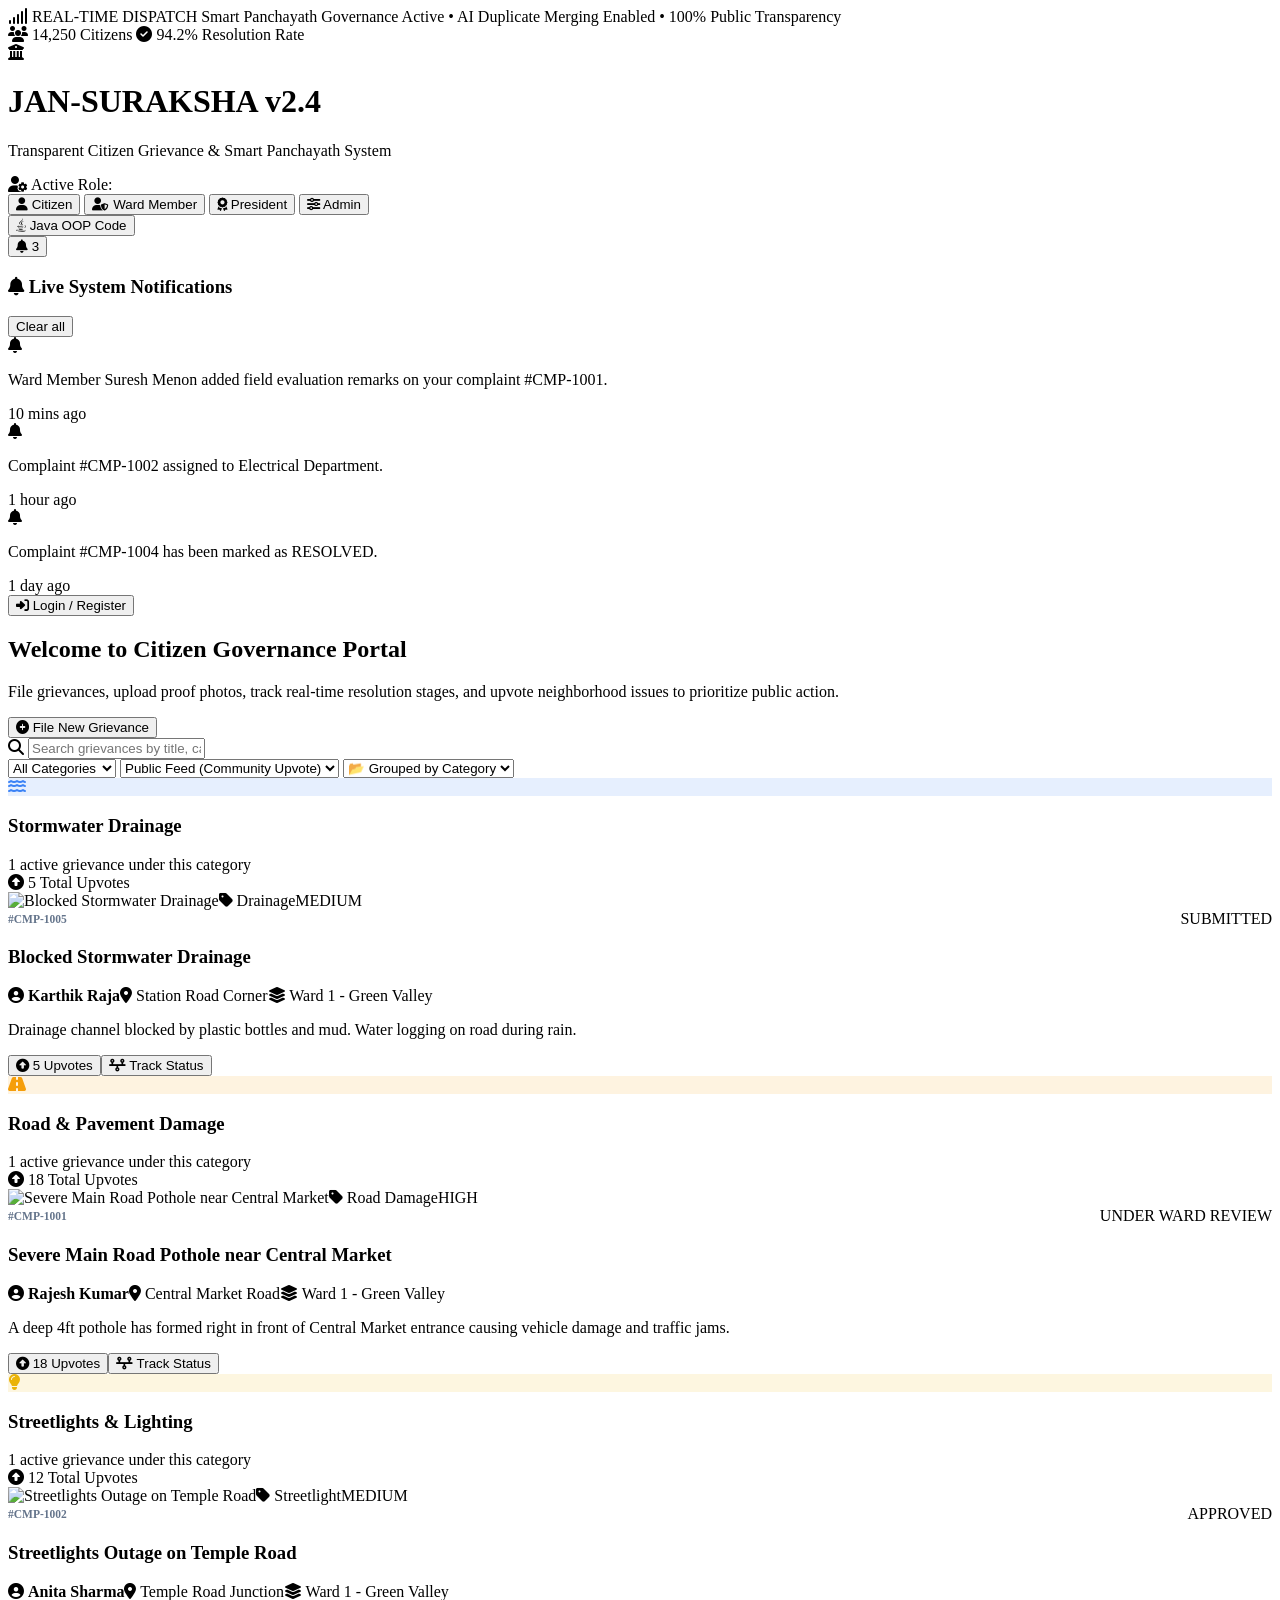
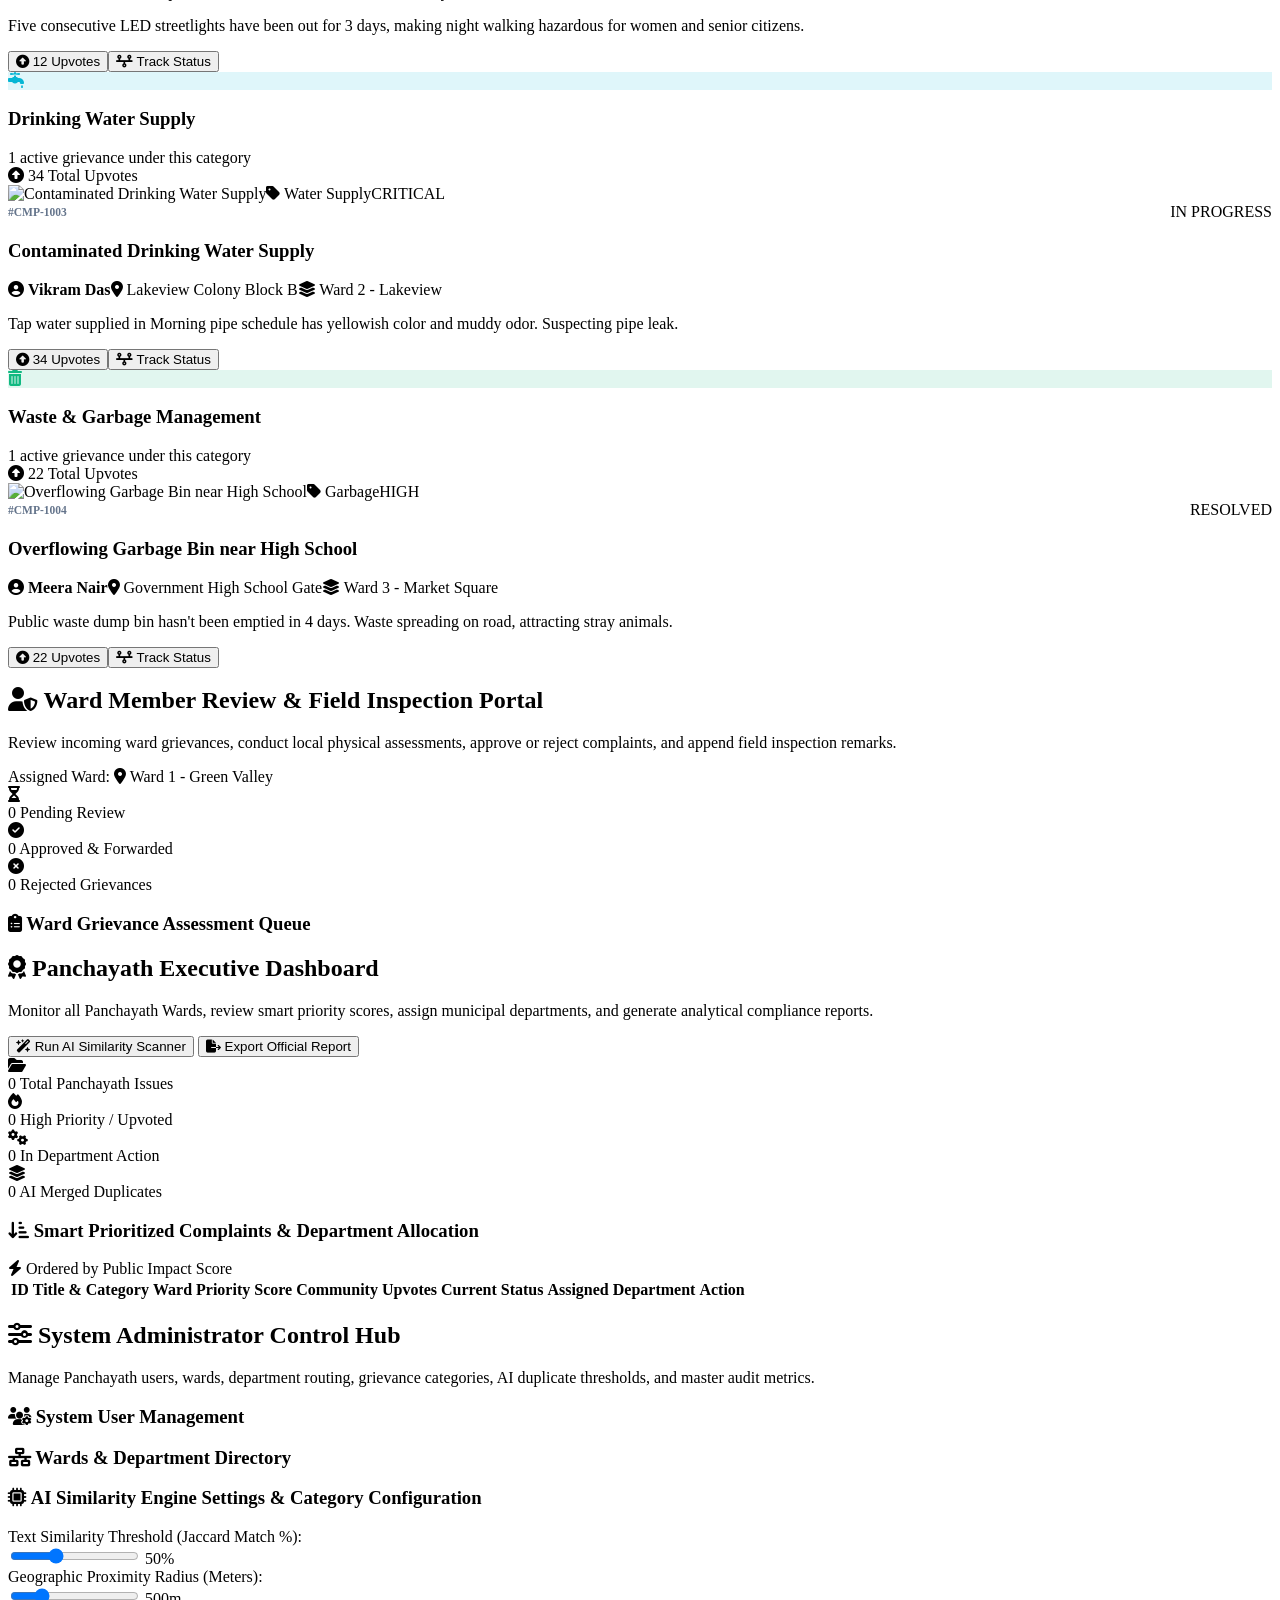
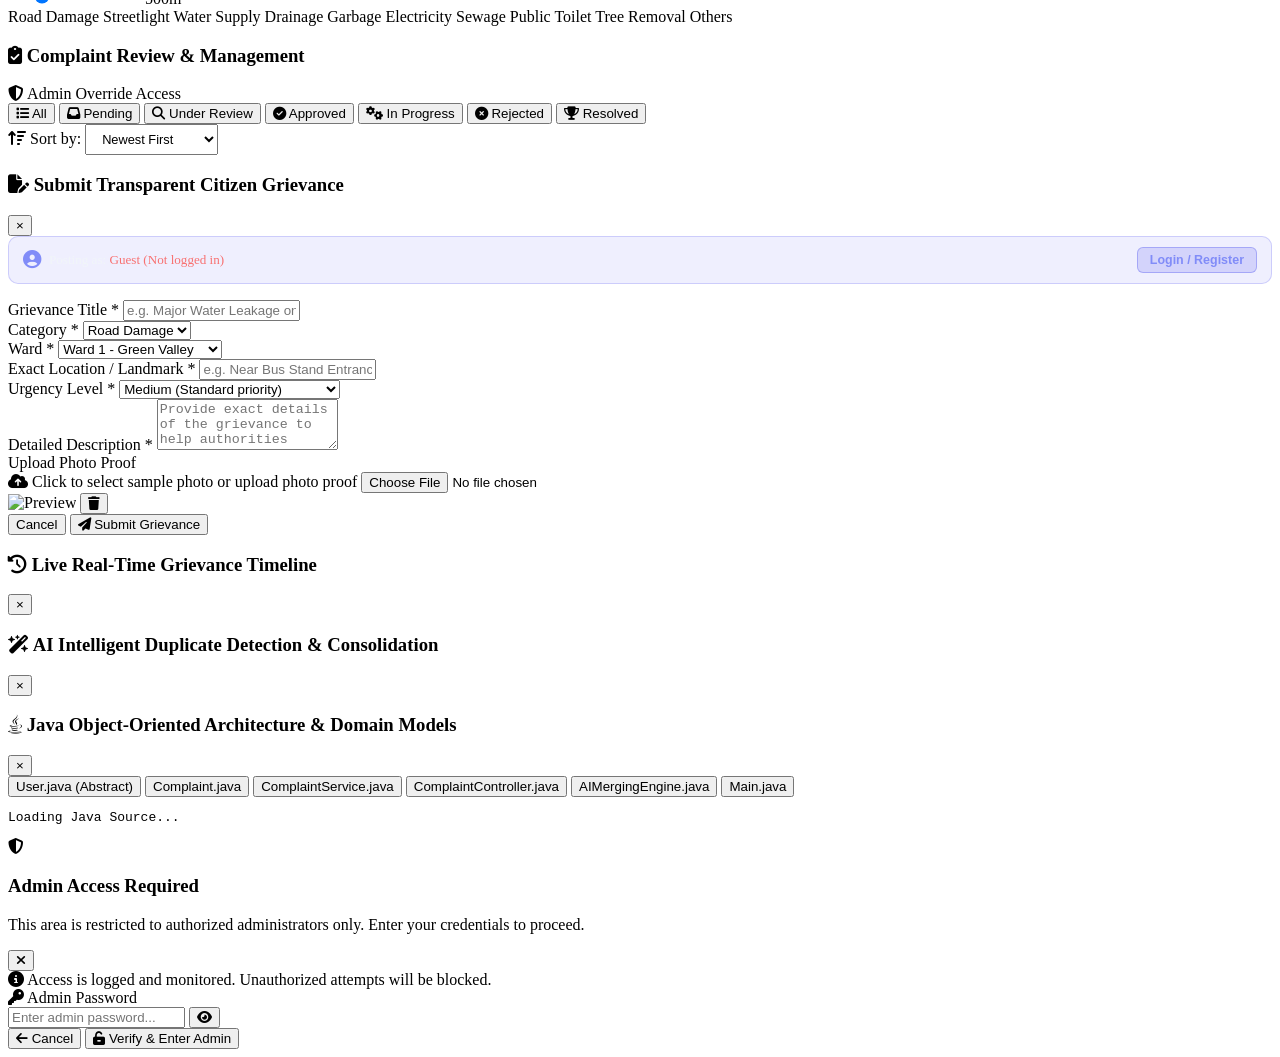
==== src/main/resources/static/index.html @ 537fd280 "Add/update src/main/resources/static/index.html for Spring Boot Java" ====
<!DOCTYPE html>
<html lang="en">
<head>


  <meta charset="UTF-8" />
  <meta name="viewport" content="width=device-width, initial-scale=1.0" />
  <title>Jan-Suraksha | Transparent Citizen Grievance Management System</title>
  <!-- Google Fonts & FontAwesome / Lucide CDN -->
  <link rel="preconnect" href="https://fonts.googleapis.com">
  <link rel="preconnect" href="https://fonts.gstatic.com" crossorigin>
  <link href="https://fonts.googleapis.com/css2?family=Plus+Jakarta+Sans:wght@300;400;500;600;700;800&display=swap" rel="stylesheet">
  <link rel="stylesheet" href="https://cdnjs.cloudflare.com/ajax/libs/font-awesome/6.5.1/css/all.min.css" />
  <link rel="stylesheet" href="styles.css" />
</head>
<body>
  <div id="app" class="app-container">
    <!-- Top Global Banner & Live Ticker -->
    <div class="top-announcement">
      <div class="announcement-content">
        <span class="pulse-badge"><i class="fa-solid fa-signal"></i> REAL-TIME DISPATCH</span>
        <span class="ticker-text">Smart Panchayath Governance Active • AI Duplicate Merging Enabled • 100% Public Transparency</span>
      </div>
      <div class="quick-stats">
        <span><i class="fa-solid fa-users"></i> 14,250 Citizens</span>
        <span><i class="fa-solid fa-check-circle"></i> 94.2% Resolution Rate</span>
      </div>
    </div>

    <!-- Main Navigation Header -->
    <header class="main-header">
      <div class="header-brand">
        <div class="logo-icon">
          <i class="fa-solid fa-building-columns"></i>
        </div>
        <div class="logo-text">
          <h1>JAN-SURAKSHA <span class="badge-v2">v2.4</span></h1>
          <p>Transparent Citizen Grievance & Smart Panchayath System</p>
        </div>
      </div>

      <!-- Role Switcher Control Bar -->
      <div class="role-switcher-container">
        <span class="role-label"><i class="fa-solid fa-user-gear"></i> Active Role:</span>
        <div class="role-buttons">
          <button class="role-btn active" data-role="CITIZEN">
            <i class="fa-solid fa-user"></i> Citizen
          </button>
          <button class="role-btn" data-role="WARD_MEMBER">
            <i class="fa-solid fa-user-shield"></i> Ward Member
          </button>
          <button class="role-btn" data-role="PRESIDENT">
            <i class="fa-solid fa-award"></i> President
          </button>
          <button class="role-btn" data-role="ADMIN">
            <i class="fa-solid fa-sliders"></i> Admin
          </button>
        </div>
      </div>

      <!-- User Info & Action Center -->
      <div class="header-actions">
        <!-- Java OOP Inspector Button -->
        <button id="btn-view-java" class="btn-secondary glow-btn" title="View Java OOP Code & Architecture">
          <i class="fa-brands fa-java"></i> Java OOP Code
        </button>

        <!-- Notification Bell -->
        <div class="notification-wrapper">
          <button id="btn-notifications" class="icon-btn">
            <i class="fa-solid fa-bell"></i>
            <span id="notification-count" class="badge-count">3</span>
          </button>
          
          <!-- Dropdown Drawer -->
          <div id="notification-drawer" class="notification-drawer hidden">
            <div class="drawer-header">
              <h3><i class="fa-solid fa-bell"></i> Live System Notifications</h3>
              <button id="btn-clear-notifications" class="text-btn">Clear all</button>
            </div>
            <div id="notification-list" class="notification-list">
              <!-- Dynamically Populated -->
            </div>
          </div>
        </div>

        <!-- Login Button (shown when not logged in as citizen) -->
        <button id="btn-citizen-login" class="btn-citizen-login" onclick="openAuthModal('login')">
          <i class="fa-solid fa-right-to-bracket"></i> Login / Register
        </button>

        <!-- Citizen Profile (shown when logged in) -->
        <div id="citizen-profile-card" class="citizen-profile-card" style="display: none;">
          <div class="citizen-avatar-circle" id="citizen-avatar-circle">?</div>
          <div class="user-details">
            <span id="citizen-display-name" class="user-name">Guest</span>
            <span id="citizen-display-email" class="user-role-tag">Not logged in</span>
          </div>
          <button id="btn-citizen-logout" class="btn-citizen-logout" onclick="logoutCitizen()" title="Logout from account">
            <i class="fa-solid fa-arrow-right-from-bracket"></i> <span>Logout</span>
          </button>
        </div>

        
      </div>
    </header>

    <!-- Main Content Body -->
    <main class="main-body">

      <!-- ==================== 1. CITIZEN MODULE ==================== -->
      <section id="module-citizen" class="portal-module active">
        <!-- Citizen Hero Banner -->
        <div class="portal-hero">
          <div class="hero-text">
            <h2>Welcome to Citizen Governance Portal</h2>
            <p>File grievances, upload proof photos, track real-time resolution stages, and upvote neighborhood issues to prioritize public action.</p>
          </div>
          <div class="hero-cta">
            <button id="btn-open-submit-modal" class="btn-primary-gradient" onclick="openSubmitModal()">
              <i class="fa-solid fa-plus-circle"></i> File New Grievance
            </button>
          </div>
        </div>

        <!-- Filter & Search Bar -->
        <div class="filter-bar">
          <div class="search-input-group">
            <i class="fa-solid fa-magnifying-glass"></i>
            <input type="text" id="citizen-search" placeholder="Search grievances by title, category, or location..." />
          </div>

          <div class="filter-controls">
            <select id="citizen-category-filter" class="form-select">
              <option value="ALL">All Categories</option>
              <option value="Road Damage">Road Damage</option>
              <option value="Streetlight">Streetlight</option>
              <option value="Water Supply">Water Supply</option>
              <option value="Drainage">Drainage</option>
              <option value="Garbage">Garbage</option>
              <option value="Electricity">Electricity</option>
              <option value="Sewage">Sewage</option>
              <option value="Public Toilet">Public Toilet</option>
              <option value="Tree Removal">Tree Removal</option>
              <option value="Others">Others</option>
            </select>

            <select id="citizen-tab-filter" class="form-select">
              <option value="PUBLIC">Public Feed (Community Upvote)</option>
              <option value="MY_COMPLAINTS">My Submitted Grievances</option>
            </select>

            <select id="citizen-group-mode" class="form-select">
              <option value="GROUPED">📂 Grouped by Category</option>
              <option value="FLAT">📋 Chronological Feed</option>
            </select>
          </div>
        </div>

        <!-- Complaint Feed Grid -->
        <div id="citizen-complaints-grid" class="citizen-feed-container">
          <!-- Dynamically Rendered Complaint Cards -->
        </div>
      </section>

      <!-- ==================== 2. WARD MEMBER MODULE ==================== -->
      <section id="module-ward-member" class="portal-module hidden">
        <div class="module-header-banner ward-banner">
          <div>
            <h2><i class="fa-solid fa-user-shield"></i> Ward Member Review & Field Inspection Portal</h2>
            <p>Review incoming ward grievances, conduct local physical assessments, approve or reject complaints, and append field inspection remarks.</p>
          </div>
          <div class="ward-badge">
            <span class="label">Assigned Ward:</span>
            <span class="ward-title"><i class="fa-solid fa-location-dot"></i> Ward 1 - Green Valley</span>
          </div>
        </div>

        <div class="stats-overview-row">
          <div class="stat-card yellow">
            <div class="stat-icon"><i class="fa-solid fa-hourglass-half"></i></div>
            <div class="stat-info">
              <span id="ward-pending-count" class="stat-num">0</span>
              <span class="stat-label">Pending Review</span>
            </div>
          </div>
          <div class="stat-card green">
            <div class="stat-icon"><i class="fa-solid fa-circle-check"></i></div>
            <div class="stat-info">
              <span id="ward-approved-count" class="stat-num">0</span>
              <span class="stat-label">Approved & Forwarded</span>
            </div>
          </div>
          <div class="stat-card red">
            <div class="stat-icon"><i class="fa-solid fa-circle-xmark"></i></div>
            <div class="stat-info">
              <span id="ward-rejected-count" class="stat-num">0</span>
              <span class="stat-label">Rejected Grievances</span>
            </div>
          </div>
        </div>

        <!-- Ward Complaints Table / Feed -->
        <div class="glass-panel mt-4">
          <div class="panel-header">
            <h3><i class="fa-solid fa-clipboard-list"></i> Ward Grievance Assessment Queue</h3>
          </div>
          <div id="ward-complaints-list" class="ward-complaints-list">
            <!-- Dynamically Rendered -->
          </div>
        </div>
      </section>

      <!-- ==================== 3. PANCHAYATH PRESIDENT MODULE ==================== -->
      <section id="module-president" class="portal-module hidden">
        <div class="module-header-banner president-banner">
          <div>
            <h2><i class="fa-solid fa-award"></i> Panchayath Executive Dashboard</h2>
            <p>Monitor all Panchayath Wards, review smart priority scores, assign municipal departments, and generate analytical compliance reports.</p>
          </div>
          <div class="header-action-btns">
            <button id="btn-run-ai-merger" class="btn-ai">
              <i class="fa-solid fa-wand-magic-sparkles"></i> Run AI Similarity Scanner
            </button>
            <button id="btn-generate-report" class="btn-primary">
              <i class="fa-solid fa-file-export"></i> Export Official Report
            </button>
          </div>
        </div>

        <!-- Executive Metrics Row -->
        <div class="stats-overview-row">
          <div class="stat-card blue">
            <div class="stat-icon"><i class="fa-solid fa-folder-open"></i></div>
            <div class="stat-info">
              <span id="pres-total-count" class="stat-num">0</span>
              <span class="stat-label">Total Panchayath Issues</span>
            </div>
          </div>
          <div class="stat-card purple">
            <div class="stat-icon"><i class="fa-solid fa-fire"></i></div>
            <div class="stat-info">
              <span id="pres-critical-count" class="stat-num">0</span>
              <span class="stat-label">High Priority / Upvoted</span>
            </div>
          </div>
          <div class="stat-card orange">
            <div class="stat-icon"><i class="fa-solid fa-gears"></i></div>
            <div class="stat-info">
              <span id="pres-inprogress-count" class="stat-num">0</span>
              <span class="stat-label">In Department Action</span>
            </div>
          </div>
          <div class="stat-card teal">
            <div class="stat-icon"><i class="fa-solid fa-layer-group"></i></div>
            <div class="stat-info">
              <span id="pres-merged-count" class="stat-num">0</span>
              <span class="stat-label">AI Merged Duplicates</span>
            </div>
          </div>
        </div>

        <!-- President Priority Matrix & Department Assignment Table -->
        <div class="glass-panel mt-4">
          <div class="panel-header flex-between">
            <h3><i class="fa-solid fa-arrow-down-short-wide"></i> Smart Prioritized Complaints & Department Allocation</h3>
            <span class="info-pill"><i class="fa-solid fa-bolt"></i> Ordered by Public Impact Score</span>
          </div>
          <div class="table-responsive">
            <table class="custom-table">
              <thead>
                <tr>
                  <th>ID</th>
                  <th>Title & Category</th>
                  <th>Ward</th>
                  <th>Priority Score</th>
                  <th>Community Upvotes</th>
                  <th>Current Status</th>
                  <th>Assigned Department</th>
                  <th>Action</th>
                </tr>
              </thead>
              <tbody id="president-table-body">
                <!-- Dynamically Rendered -->
              </tbody>
            </table>
          </div>
        </div>
      </section>

      <!-- ==================== 4. ADMINISTRATOR MODULE ==================== -->
      <section id="module-admin" class="portal-module hidden">
        <div class="module-header-banner admin-banner">
          <div>
            <h2><i class="fa-solid fa-sliders"></i> System Administrator Control Hub</h2>
            <p>Manage Panchayath users, wards, department routing, grievance categories, AI duplicate thresholds, and master audit metrics.</p>
          </div>
        </div>

        <!-- Admin Control Grid -->
        <div class="admin-grid">
          <!-- User Management Panel -->
          <div class="glass-panel">
            <div class="panel-header">
              <h3><i class="fa-solid fa-users-gear"></i> System User Management</h3>
            </div>
            <div class="panel-body">
              <div id="admin-user-list" class="admin-list-box">
                <!-- Dynamically populated -->
              </div>
            </div>
          </div>

          <!-- Ward & Department Config -->
          <div class="glass-panel">
            <div class="panel-header">
              <h3><i class="fa-solid fa-network-wired"></i> Wards & Department Directory</h3>
            </div>
            <div class="panel-body">
              <div id="admin-dept-list" class="admin-list-box">
                <!-- Dynamically populated -->
              </div>
            </div>
          </div>

          <!-- Categories & AI Thresholds -->
          <div class="glass-panel full-width">
            <div class="panel-header">
              <h3><i class="fa-solid fa-microchip"></i> AI Similarity Engine Settings & Category Configuration</h3>
            </div>
            <div class="panel-body ai-config-form">
              <div class="config-row">
                <label>Text Similarity Threshold (Jaccard Match %):</label>
                <div class="range-container">
                  <input type="range" id="ai-text-threshold" min="30" max="90" value="50" oninput="document.getElementById('text-thresh-val').innerText = this.value + '%'" />
                  <span id="text-thresh-val" class="range-val">50%</span>
                </div>
              </div>
              <div class="config-row">
                <label>Geographic Proximity Radius (Meters):</label>
                <div class="range-container">
                  <input type="range" id="ai-geo-radius" min="100" max="2000" step="50" value="500" oninput="document.getElementById('geo-thresh-val').innerText = this.value + 'm'" />
                  <span id="geo-thresh-val" class="range-val">500m</span>
                </div>
              </div>
              <div class="categories-tag-cloud">
                <span class="tag">Road Damage</span>
                <span class="tag">Streetlight</span>
                <span class="tag">Water Supply</span>
                <span class="tag">Drainage</span>
                <span class="tag">Garbage</span>
                <span class="tag">Electricity</span>
                <span class="tag">Sewage</span>
                <span class="tag">Public Toilet</span>
                <span class="tag">Tree Removal</span>
                <span class="tag">Others</span>
              </div>
            </div>
          </div>


        <!-- ====== ADMIN COMPLAINT MANAGEMENT ====== -->
        <div class="glass-panel mt-4">
          <div class="panel-header flex-between">
            <h3><i class="fa-solid fa-clipboard-check"></i> Complaint Review &amp; Management</h3>
            <span class="info-pill"><i class="fa-solid fa-shield-halved"></i> Admin Override Access</span>
          </div>
          <!-- Stats Row -->
          <div class="admin-complaint-stats" id="admin-complaint-stats"></div>
          <!-- Filter Tabs -->
          <div class="admin-filter-tabs">
            <button class="admin-tab-btn active" onclick="setAdminFilter('ALL', this)"><i class="fa-solid fa-list"></i> All</button>
            <button class="admin-tab-btn" onclick="setAdminFilter('SUBMITTED', this)"><i class="fa-solid fa-inbox"></i> Pending</button>
            <button class="admin-tab-btn" onclick="setAdminFilter('UNDER_WARD_REVIEW', this)"><i class="fa-solid fa-magnifying-glass"></i> Under Review</button>
            <button class="admin-tab-btn" onclick="setAdminFilter('APPROVED', this)"><i class="fa-solid fa-check-circle"></i> Approved</button>
            <button class="admin-tab-btn" onclick="setAdminFilter('IN_PROGRESS', this)"><i class="fa-solid fa-gears"></i> In Progress</button>
            <button class="admin-tab-btn" onclick="setAdminFilter('REJECTED', this)"><i class="fa-solid fa-circle-xmark"></i> Rejected</button>
            <button class="admin-tab-btn" onclick="setAdminFilter('RESOLVED', this)"><i class="fa-solid fa-trophy"></i> Resolved</button>
          </div>
          <!-- Sort Control -->
          <div class="admin-sort-bar">
            <span><i class="fa-solid fa-arrow-up-wide-short"></i> Sort by:</span>
            <select id="admin-sort-select" class="form-select" onchange="renderAdminComplaintList()" style="width:auto; padding:6px 12px; font-size:0.8rem;">
              <option value="newest">Newest First</option>
              <option value="votes">Most Voted</option>
              <option value="priority">Highest Priority</option>
            </select>
          </div>
          <!-- Complaint List -->
          <div id="admin-complaints-list" class="admin-complaints-list"></div>
        </div>

      </section>
    </main>

    <!-- ==================== MODALS ==================== -->

    <!-- 1. SUBMIT GRIEVANCE MODAL -->
    <div id="modal-submit" class="modal-overlay hidden">
      <div class="modal-card">
        <div class="modal-header">
          <h3><i class="fa-solid fa-file-pen"></i> Submit Transparent Citizen Grievance</h3>
          <button class="close-modal-btn">&times;</button>
        </div>
        <form id="form-submit-complaint" class="modal-body">
          <!-- Citizen Account Link Badge -->
          <div id="submit-citizen-badge" style="padding: 10px 14px; margin-bottom: 16px; border-radius: 10px; background: rgba(99, 102, 241, 0.1); border: 1px solid rgba(99, 102, 241, 0.25); display: flex; align-items: center; justify-content: space-between; font-size: 0.82rem;">
            <div style="display: flex; align-items: center; gap: 8px;">
              <i class="fa-solid fa-user-circle" style="color: #818cf8; font-size: 1.15rem;"></i>
              <span id="submit-citizen-text" style="color: #f1f5f9;">Posting as: <span style="color:#f87171;">Guest (Not logged in)</span></span>
            </div>
            <button type="button" id="submit-citizen-btn" onclick="openAuthModal('login')" style="background: rgba(99,102,241,0.2); border: 1px solid rgba(99,102,241,0.4); color: #818cf8; padding: 5px 12px; border-radius: 6px; font-size: 0.78rem; font-weight: 700; cursor: pointer;">Login / Register</button>
          </div>
          <div class="form-group">
            <label>Grievance Title <span class="req">*</span></label>
            <input type="text" id="input-title" required placeholder="e.g. Major Water Leakage on Temple Street" />
          </div>
          <!-- Real-Time Similar Complaint Suggestion Box -->
          <div id="submit-similar-box" class="submit-similar-box hidden"></div>

          <div class="form-row">
            <div class="form-group">
              <label>Category <span class="req">*</span></label>
              <select id="input-category" class="form-select" required>
                <option value="Road Damage">Road Damage</option>
                <option value="Streetlight">Streetlight</option>
                <option value="Water Supply">Water Supply</option>
                <option value="Drainage">Drainage</option>
                <option value="Garbage">Garbage</option>
                <option value="Electricity">Electricity</option>
                <option value="Sewage">Sewage</option>
                <option value="Public Toilet">Public Toilet</option>
                <option value="Tree Removal">Tree Removal</option>
                <option value="Others">Others</option>
              </select>
            </div>

            <div class="form-group">
              <label>Ward <span class="req">*</span></label>
              <select id="input-ward" class="form-select" required>
                <option value="W1">Ward 1 - Green Valley</option>
                <option value="W2">Ward 2 - Lakeview</option>
                <option value="W3">Ward 3 - Market Square</option>
                <option value="W4">Ward 4 - Hill Top</option>
              </select>
            </div>
          </div>

          <div class="form-row">
            <div class="form-group">
              <label>Exact Location / Landmark <span class="req">*</span></label>
              <input type="text" id="input-location" required placeholder="e.g. Near Bus Stand Entrance" />
            </div>

            <div class="form-group">
              <label>Urgency Level <span class="req">*</span></label>
              <select id="input-urgency" class="form-select" required>
                <option value="LOW">Low (Routine maintenance)</option>
                <option value="MEDIUM" selected>Medium (Standard priority)</option>
                <option value="HIGH">High (Needs immediate attention)</option>
                <option value="CRITICAL">Critical (Hazardous/Emergency)</option>
              </select>
            </div>
          </div>

          <div class="form-group">
            <label>Detailed Description <span class="req">*</span></label>
            <textarea id="input-description" rows="3" required placeholder="Provide exact details of the grievance to help authorities assess the issue..."></textarea>
          </div>

          <!-- Photo Upload Preview -->
          <div class="form-group">
            <label>Upload Photo Proof</label>
            <div class="photo-upload-zone" id="photo-drop-zone">
              <i class="fa-solid fa-cloud-arrow-up"></i>
              <span>Click to select sample photo or upload photo proof</span>
              <input type="file" id="input-photo" accept="image/*" class="hidden-file-input" />
            </div>
            <div id="photo-preview-container" class="photo-preview-container hidden">
              <img id="photo-preview-img" src="" alt="Preview" />
              <button type="button" id="btn-remove-photo" class="remove-photo-btn"><i class="fa-solid fa-trash"></i></button>
            </div>
          </div>

          <div class="modal-footer">
            <button type="button" class="btn-secondary close-modal-btn">Cancel</button>
            <button type="submit" class="btn-primary"><i class="fa-solid fa-paper-plane"></i> Submit Grievance</button>
          </div>
        </form>
      </div>
    </div>

    <!-- 2. LIVE STATUS TRACKING TIMELINE MODAL -->
    <div id="modal-tracking" class="modal-overlay hidden">
      <div class="modal-card max-w-xl">
        <div class="modal-header">
          <h3><i class="fa-solid fa-clock-rotate-left"></i> Live Real-Time Grievance Timeline</h3>
          <button class="close-modal-btn">&times;</button>
        </div>
        <div class="modal-body" id="tracking-modal-body">
          <!-- Dynamically populated timeline -->
        </div>
      </div>
    </div>

    <!-- 3. AI COMPLAINT MERGING MODAL -->
    <div id="modal-ai-merge" class="modal-overlay hidden">
      <div class="modal-card max-w-2xl">
        <div class="modal-header ai-modal-header">
          <h3><i class="fa-solid fa-wand-magic-sparkles"></i> AI Intelligent Duplicate Detection & Consolidation</h3>
          <button class="close-modal-btn">&times;</button>
        </div>
        <div class="modal-body" id="ai-merge-modal-body">
          <!-- Dynamically populated AI results -->
        </div>
      </div>
    </div>

    <!-- 4. JAVA OOP ARCHITECTURE CODE INSPECTOR MODAL -->
    <div id="modal-java-code" class="modal-overlay hidden">
      <div class="modal-card max-w-4xl">
        <div class="modal-header java-modal-header">
          <h3><i class="fa-brands fa-java"></i> Java Object-Oriented Architecture & Domain Models</h3>
          <button class="close-modal-btn">&times;</button>
        </div>
        <div class="modal-body java-code-body">
          <div class="java-tabs">
            <button class="java-tab active" data-file="User.java">User.java (Abstract)</button>
            <button class="java-tab" data-file="Complaint.java">Complaint.java</button>
            <button class="java-tab" data-file="ComplaintService.java">ComplaintService.java</button>
            <button class="java-tab" data-file="ComplaintController.java">ComplaintController.java</button>
            <button class="java-tab" data-file="AIMergingEngine.java">AIMergingEngine.java</button>
            <button class="java-tab" data-file="Main.java">Main.java</button>
          </div>
          <pre class="code-block"><code id="java-code-content">Loading Java Source...</code></pre>
        </div>
      </div>
    </div>

    <!-- 5. ADMIN LOGIN SECURITY MODAL -->
    <div id="modal-admin-login" class="modal-overlay hidden admin-login-overlay">
      <div class="modal-card admin-login-card">
        <!-- Lock Icon Header -->
        <div class="admin-login-header">
          <div class="admin-lock-icon">
            <i class="fa-solid fa-shield-halved"></i>
          </div>
          <h3>Admin Access Required</h3>
          <p>This area is restricted to authorized administrators only. Enter your credentials to proceed.</p>
          <button id="btn-admin-login-close" class="admin-close-btn" title="Cancel">
            <i class="fa-solid fa-xmark"></i>
          </button>
        </div>

        <form id="form-admin-login" class="admin-login-body" autocomplete="off">
          <!-- Info badge -->
          <div class="admin-info-badge">
            <i class="fa-solid fa-circle-info"></i>
            <span>Access is logged and monitored. Unauthorized attempts will be blocked.</span>
          </div>

          <!-- Password Field -->
          <div class="admin-field-group">
            <label for="admin-password-input">
              <i class="fa-solid fa-key"></i> Admin Password
            </label>
            <div class="admin-password-wrapper">
              <input
                type="password"
                id="admin-password-input"
                placeholder="Enter admin password..."
                autocomplete="new-password"
                required
              />
              <button type="button" id="toggle-admin-password" class="toggle-pw-btn" title="Show/Hide Password">
                <i class="fa-solid fa-eye"></i>
              </button>
            </div>
          </div>

          <!-- Error Message -->
          <div id="admin-login-error" class="admin-error-msg hidden"></div>

          <!-- Action Buttons -->
          <div class="admin-login-footer">
            <button type="button" id="btn-admin-login-cancel" class="btn-secondary" onclick="document.getElementById('modal-admin-login').classList.add('hidden')">
              <i class="fa-solid fa-arrow-left"></i> Cancel
            </button>
            <button type="submit" id="btn-admin-login-submit" class="btn-admin-submit">
              <i class="fa-solid fa-unlock-keyhole"></i> Verify & Enter Admin
            </button>
          </div>
        </form>
      </div>
    </div>

    <!-- ====== CITIZEN LOGIN / REGISTER MODAL ====== -->
    <div id="auth-overlay" style="display:none;position:fixed;inset:0;background:rgba(0,0,0,0.85);backdrop-filter:blur(8px);z-index:99999;align-items:center;justify-content:center;">
      <div style="background:linear-gradient(145deg,#1e293b,#0f172a);border:1px solid rgba(99,102,241,0.35);border-radius:20px;width:92%;max-width:400px;max-height:90vh;overflow-y:auto;box-shadow:0 30px 70px rgba(0,0,0,0.7);">

        <!-- Tab bar -->
        <div style="display:flex;align-items:center;background:rgba(0,0,0,0.3);border-bottom:1px solid rgba(255,255,255,0.07);padding:6px 6px 0;">
          <button id="auth-tab-login" onclick="authTab('login')" style="flex:1;padding:12px;background:rgba(99,102,241,0.18);border:none;border-bottom:2px solid #6366f1;color:#818cf8;font-size:0.85rem;font-weight:700;cursor:pointer;border-radius:8px 8px 0 0;display:flex;align-items:center;justify-content:center;gap:6px;">
            &#128274; Login
          </button>
          <button id="auth-tab-reg" onclick="authTab('reg')" style="flex:1;padding:12px;background:transparent;border:none;border-bottom:2px solid transparent;color:#64748b;font-size:0.85rem;font-weight:700;cursor:pointer;border-radius:8px 8px 0 0;display:flex;align-items:center;justify-content:center;gap:6px;">
            &#128100; Register
          </button>
          <button onclick="closeAuthModal()" style="background:rgba(255,255,255,0.07);border:none;color:#94a3b8;width:36px;height:36px;border-radius:8px;cursor:pointer;font-size:1.1rem;display:flex;align-items:center;justify-content:center;margin-bottom:6px;">&#10005;</button>
        </div>

        <!-- LOGIN FORM -->
        <div id="auth-form-login" style="padding:28px;">
          <div style="text-align:center;margin-bottom:22px;">
            <div style="width:60px;height:60px;border-radius:50%;background:linear-gradient(135deg,#6366f1,#4f46e5);display:flex;align-items:center;justify-content:center;margin:0 auto 10px;font-size:1.5rem;color:#fff;box-shadow:0 8px 24px rgba(99,102,241,0.45);">&#128274;</div>
            <h3 style="color:#f1f5f9;font-size:1.25rem;font-weight:800;margin:0 0 4px;">Welcome Back</h3>
            <p style="color:#64748b;font-size:0.8rem;margin:0;">Login to post and track your complaints</p>
          </div>
          <label style="display:block;color:#94a3b8;font-size:0.78rem;font-weight:700;margin-bottom:6px;">&#128231; Email Address</label>
          <input id="li-email" type="email" placeholder="your@gmail.com" style="width:100%;background:rgba(255,255,255,0.06);border:1px solid rgba(255,255,255,0.12);border-radius:10px;padding:12px 14px;color:#f1f5f9;font-size:0.9rem;box-sizing:border-box;outline:none;margin-bottom:14px;" />
          <label style="display:block;color:#94a3b8;font-size:0.78rem;font-weight:700;margin-bottom:6px;">&#128274; Password</label>
          <div style="position:relative;margin-bottom:6px;">
            <input id="li-pass" type="password" placeholder="Enter your password" style="width:100%;background:rgba(255,255,255,0.06);border:1px solid rgba(255,255,255,0.12);border-radius:10px;padding:12px 44px 12px 14px;color:#f1f5f9;font-size:0.9rem;box-sizing:border-box;outline:none;" />
            <button type="button" onclick="togglePw('li-pass',this)" style="position:absolute;right:12px;top:50%;transform:translateY(-50%);background:none;border:none;color:#64748b;cursor:pointer;font-size:0.9rem;">&#128065;</button>
          </div>
          <div id="li-err" style="display:none;background:rgba(239,68,68,0.12);border:1px solid rgba(239,68,68,0.3);color:#f87171;border-radius:8px;padding:10px 14px;font-size:0.8rem;font-weight:600;margin:10px 0;"></div>
          <button id="btn-do-login" onclick="doLogin()" style="width:100%;padding:13px;background:linear-gradient(135deg,#6366f1,#4f46e5);color:#fff;border:none;border-radius:10px;font-size:0.92rem;font-weight:700;cursor:pointer;margin-top:6px;box-shadow:0 4px 14px rgba(99,102,241,0.4);">&#128274; Login</button>
          <p style="text-align:center;color:#64748b;font-size:0.8rem;margin-top:14px;">No account? <a href="#" onclick="authTab('reg');return false;" style="color:#818cf8;font-weight:700;text-decoration:none;">Register here</a></p>
        </div>

        <!-- REGISTER FORM -->
        <div id="auth-form-reg" style="display:none;padding:28px;">
          <div style="text-align:center;margin-bottom:22px;">
            <div style="width:60px;height:60px;border-radius:50%;background:linear-gradient(135deg,#10b981,#059669);display:flex;align-items:center;justify-content:center;margin:0 auto 10px;font-size:1.5rem;color:#fff;box-shadow:0 8px 24px rgba(16,185,129,0.4);">&#128100;</div>
            <h3 style="color:#f1f5f9;font-size:1.25rem;font-weight:800;margin:0 0 4px;">Create Account</h3>
            <p style="color:#64748b;font-size:0.8rem;margin:0;">Fill in your details to get started</p>
          </div>
          <label style="display:block;color:#94a3b8;font-size:0.78rem;font-weight:700;margin-bottom:6px;">&#128100; Full Name / Username</label>
          <input id="rg-name" type="text" placeholder="e.g. Deepak Kumar" style="width:100%;background:rgba(255,255,255,0.06);border:1px solid rgba(255,255,255,0.12);border-radius:10px;padding:12px 14px;color:#f1f5f9;font-size:0.9rem;box-sizing:border-box;outline:none;margin-bottom:14px;" />
          <label style="display:block;color:#94a3b8;font-size:0.78rem;font-weight:700;margin-bottom:6px;">&#128231; Gmail Address</label>
          <input id="rg-email" type="email" placeholder="your@gmail.com" style="width:100%;background:rgba(255,255,255,0.06);border:1px solid rgba(255,255,255,0.12);border-radius:10px;padding:12px 14px;color:#f1f5f9;font-size:0.9rem;box-sizing:border-box;outline:none;margin-bottom:14px;" />
          <label style="display:block;color:#94a3b8;font-size:0.78rem;font-weight:700;margin-bottom:6px;">&#128274; Password</label>
          <div style="position:relative;margin-bottom:6px;">
            <input id="rg-pass" type="password" placeholder="Min. 6 characters" style="width:100%;background:rgba(255,255,255,0.06);border:1px solid rgba(255,255,255,0.12);border-radius:10px;padding:12px 44px 12px 14px;color:#f1f5f9;font-size:0.9rem;box-sizing:border-box;outline:none;" />
            <button type="button" onclick="togglePw('rg-pass',this)" style="position:absolute;right:12px;top:50%;transform:translateY(-50%);background:none;border:none;color:#64748b;cursor:pointer;font-size:0.9rem;">&#128065;</button>
          </div>
          <div id="rg-err" style="display:none;background:rgba(239,68,68,0.12);border:1px solid rgba(239,68,68,0.3);color:#f87171;border-radius:8px;padding:10px 14px;font-size:0.8rem;font-weight:600;margin:10px 0;"></div>
          <div id="rg-ok"  style="display:none;background:rgba(16,185,129,0.12);border:1px solid rgba(16,185,129,0.3);color:#34d399;border-radius:8px;padding:10px 14px;font-size:0.8rem;font-weight:600;margin:10px 0;"></div>
          <button id="btn-do-register" onclick="doRegister()" style="width:100%;padding:13px;background:linear-gradient(135deg,#10b981,#059669);color:#fff;border:none;border-radius:10px;font-size:0.92rem;font-weight:700;cursor:pointer;margin-top:6px;box-shadow:0 4px 14px rgba(16,185,129,0.35);">&#128100; Create Account</button>
          <p style="text-align:center;color:#64748b;font-size:0.8rem;margin-top:14px;">Already registered? <a href="#" onclick="authTab('login');return false;" style="color:#818cf8;font-weight:700;text-decoration:none;">Login</a></p>
        </div>

      </div>
    </div>

    <!-- ====== FIREBASE AUTH & FIRESTORE ====== -->
    <!-- Firebase SDK (compat version - easy to use) -->
    <script src="https://www.gstatic.com/firebasejs/10.12.2/firebase-app-compat.js"></script>
    <script src="https://www.gstatic.com/firebasejs/10.12.2/firebase-auth-compat.js"></script>
    <script src="https://www.gstatic.com/firebasejs/10.12.2/firebase-firestore-compat.js"></script>


    <script>
      // ============================================================
      // FIREBASE CONFIG - Replace with your own Firebase project config
      // Go to: https://console.firebase.google.com -> Your Project
      //        -> Project Settings -> Your Apps -> Web App -> Config
      // ============================================================
      const firebaseConfig = {
        apiKey:            "AIzaSyCdPnNhVGoNvskQpiylnNdMnUOlCBC7WiQ",
        authDomain:        "cgms-website.firebaseapp.com",
        projectId:         "cgms-website",
        storageBucket:     "cgms-website.firebasestorage.app",
        messagingSenderId: "1001298476816",
        appId:             "1:1001298476816:web:32ebf8e3107c37859b6f95",
        measurementId:     "G-1YTDN9JLRZ"
      };

      // Init Firebase safely
      var auth;
      var db;
      try {
        firebase.initializeApp(firebaseConfig);
        auth = firebase.auth();
        db = firebase.firestore();
        console.log("Firebase & Firestore initialized OK");
      } catch(initErr) {
        console.error("Firebase init failed:", initErr);
        document.addEventListener("DOMContentLoaded", function() {
          var li = document.getElementById("li-err");
          var rg = document.getElementById("rg-err");
          if(li) { li.textContent = "Firebase init error: " + initErr.message; li.style.display = "block"; }
          if(rg) { rg.textContent = "Firebase init error: " + initErr.message; rg.style.display = "block"; }
        });
      }


      // ============================================================
      // AUTH MODAL HELPERS
      // ============================================================
      function openAuthModal(tab) {
        document.getElementById("auth-overlay").style.display = "flex";
        authTab(tab || "login");
        document.getElementById("li-err").style.display = "none";
        document.getElementById("rg-err").style.display = "none";
        document.getElementById("rg-ok").style.display  = "none";
        document.getElementById("li-email").value = "";
        document.getElementById("li-pass").value  = "";
      }
      function closeAuthModal() {
        document.getElementById("auth-overlay").style.display = "none";
      }
      function authTab(t) {
        var isL = t === "login";
        document.getElementById("auth-form-login").style.display = isL ? "block" : "none";
        document.getElementById("auth-form-reg").style.display   = isL ? "none"  : "block";
        var tl = document.getElementById("auth-tab-login");
        var tr = document.getElementById("auth-tab-reg");
        tl.style.background   = isL ? "rgba(99,102,241,0.18)"  : "transparent";
        tl.style.borderBottom = isL ? "2px solid #6366f1"      : "2px solid transparent";
        tl.style.color        = isL ? "#818cf8"                 : "#64748b";
        tr.style.background   = isL ? "transparent"            : "rgba(16,185,129,0.1)";
        tr.style.borderBottom = isL ? "2px solid transparent"  : "2px solid #10b981";
        tr.style.color        = isL ? "#64748b"                 : "#34d399";
      }
      function togglePw(id, btn) {
        var inp = document.getElementById(id);
        inp.type = inp.type === "password" ? "text" : "password";
        btn.textContent = inp.type === "password" ? "\uD83D\uDC41" : "\uD83D\uDEAB";
      }
      function setLoading(btnId, loading) {
        var btn = document.getElementById(btnId);
        if (!btn) return;
        btn.disabled = loading;
        btn.style.opacity = loading ? "0.7" : "1";
      }

      // ============================================================
      // FIREBASE LOGIN
      // ============================================================
      function doLogin() {
        var email = document.getElementById("li-email").value.trim();
        var pass  = document.getElementById("li-pass").value;
        var err   = document.getElementById("li-err");
        err.style.display = "none";

        if (!email || !pass) {
          err.textContent = "Please enter your email and password.";
          err.style.display = "block"; return;
        }
        if (!auth) {
          err.textContent = "Firebase not initialized. Please refresh and try again.";
          err.style.display = "block"; return;
        }

        setLoading("btn-do-login", true);
        auth.signInWithEmailAndPassword(email, pass)
          .then(function(cred) {
            closeAuthModal();
            if (typeof showToast === "function") showToast("Welcome back, " + (cred.user.displayName || email) + "!", "success");
          })
          .catch(function(e) {
            err.textContent = firebaseErrMsg(e.code);
            err.style.display = "block";
            setLoading("btn-do-login", false);
          });
      }

      // ============================================================
      // FIREBASE REGISTER
      // ============================================================
      function doRegister() {
        var name  = document.getElementById("rg-name").value.trim();
        var email = document.getElementById("rg-email").value.trim();
        var pass  = document.getElementById("rg-pass").value;
        var err   = document.getElementById("rg-err");
        var ok    = document.getElementById("rg-ok");
        err.style.display = "none";
        ok.style.display  = "none";

        if (name.length < 2)      { err.textContent = "Enter your full name (min 2 characters)."; err.style.display = "block"; return; }
        if (!email.includes("@")) { err.textContent = "Enter a valid email address.";              err.style.display = "block"; return; }
        if (pass.length < 6)      { err.textContent = "Password must be at least 6 characters.";  err.style.display = "block"; return; }

        if (!auth) {
          err.textContent = "Firebase not initialized. Please refresh and try again.";
          err.style.display = "block"; return;
        }
        setLoading("btn-do-register", true);
        auth.createUserWithEmailAndPassword(email, pass)
          .then(function(cred) {
            return cred.user.updateProfile({ displayName: name });
          })
          .then(function() {
            ok.textContent = "Account created! Logging you in...";
            ok.style.display = "block";
            setTimeout(function() {
              closeAuthModal();
              if (typeof showToast === "function") showToast("Welcome, " + name + "! Account created.", "success");
            }, 1000);
          })
          .catch(function(e) {
            err.textContent = firebaseErrMsg(e.code);
            err.style.display = "block";
            setLoading("btn-do-register", false);
          });
      }

      // ============================================================
      // LOGOUT
      // ============================================================
      window._logoutCitizenBridge = function() { logoutCitizen(); };
      function logoutCitizen() {
        if (typeof auth !== "undefined" && auth) {
          auth.signOut().then(function() {
            window._loggedInCitizen = null;
            var loginBtn = document.getElementById("btn-citizen-login");
            var card     = document.getElementById("citizen-profile-card");
            if (loginBtn) loginBtn.style.display = "flex";
            if (card) card.style.display = "none";
            if (typeof showToast === "function") showToast("You have been logged out.", "info");
          }).catch(function(err) {
            console.error("Sign out error:", err);
            window._loggedInCitizen = null;
            var loginBtn = document.getElementById("btn-citizen-login");
            var card     = document.getElementById("citizen-profile-card");
            if (loginBtn) loginBtn.style.display = "flex";
            if (card) card.style.display = "none";
          });
        } else {
          window._loggedInCitizen = null;
          var loginBtn = document.getElementById("btn-citizen-login");
          var card     = document.getElementById("citizen-profile-card");
          if (loginBtn) loginBtn.style.display = "flex";
          if (card) card.style.display = "none";
        }
      }

      // ============================================================
      // REALTIME AUTH STATE - updates header automatically
      // ============================================================
      if (auth) {
        auth.onAuthStateChanged(function(user) {
          var loginBtn = document.getElementById("btn-citizen-login");
          var card     = document.getElementById("citizen-profile-card");
          if (!loginBtn || !card) return;

          if (user) {
            var name     = user.displayName || user.email;
            var initials = name.split(" ").map(function(w){ return w.charAt(0); }).join("").toUpperCase().substring(0, 2);

            loginBtn.style.display = "none";
            loginBtn.classList.add("hidden");
            card.classList.remove("hidden");
            card.style.display     = "flex";
            var av = document.getElementById("citizen-avatar-circle");
            var nm = document.getElementById("citizen-display-name");
            var em = document.getElementById("citizen-display-email");
            if (av) av.textContent = initials;
            if (nm) nm.textContent = name;
            if (em) em.textContent = user.email;

            // Make available to app.js for complaint submission
            window._loggedInCitizen = { id: user.uid, username: name, email: user.email, initials: initials };
          } else {
            loginBtn.classList.remove("hidden");
            loginBtn.style.display = "flex";
            card.classList.add("hidden");
            card.style.display     = "none";
            window._loggedInCitizen = null;
          }
        });
      }

      // ============================================================
      // BRIDGE - so app.js complaint submission works with Firebase user
      // ============================================================
      function getLoggedInCitizen()    { return window._loggedInCitizen || null; }
      function openUserLoginModal(m)   { openAuthModal(m); }
      function updateCitizenHeader()   { /* handled by onAuthStateChanged */ }

      // ============================================================
      // FRIENDLY ERROR MESSAGES
      // ============================================================
      function firebaseErrMsg(code) {
        var msgs = {
          "auth/user-not-found":         "No account found with this email. Please register first.",
          "auth/wrong-password":         "Incorrect password. Please try again.",
          "auth/invalid-email":          "Please enter a valid email address.",
          "auth/email-already-in-use":   "This email is already registered. Please login instead.",
          "auth/weak-password":          "Password is too weak. Use at least 6 characters.",
          "auth/too-many-requests":      "Too many failed attempts. Please wait a moment and try again.",
          "auth/network-request-failed": "Network error. Check your internet connection.",
          "auth/invalid-credential":     "Incorrect email or password. Please try again.",
          "auth/unauthorized-domain":    "Domain not authorized. Add cgms-website.vercel.app in Firebase Console > Authentication > Settings > Authorized domains.",
          "auth/operation-not-allowed":  "Email/Password login is not enabled. Go to Firebase Console > Authentication > Sign-in method > Enable Email/Password.",
          "auth/internal-error":         "Firebase internal error. Check your Firebase project settings.",
          "auth/configuration-not-found":"Firebase is not configured correctly. Check your project settings."
        };
        return (msgs[code] || "Error: " + code + ". Please screenshot this and report it.");
      }
    </script>

    <!-- Toast Notification Container -->
    <div id="toast-container" class="toast-container"></div>
  </div>

  <script src="app.js"></script>
</body>
</html>
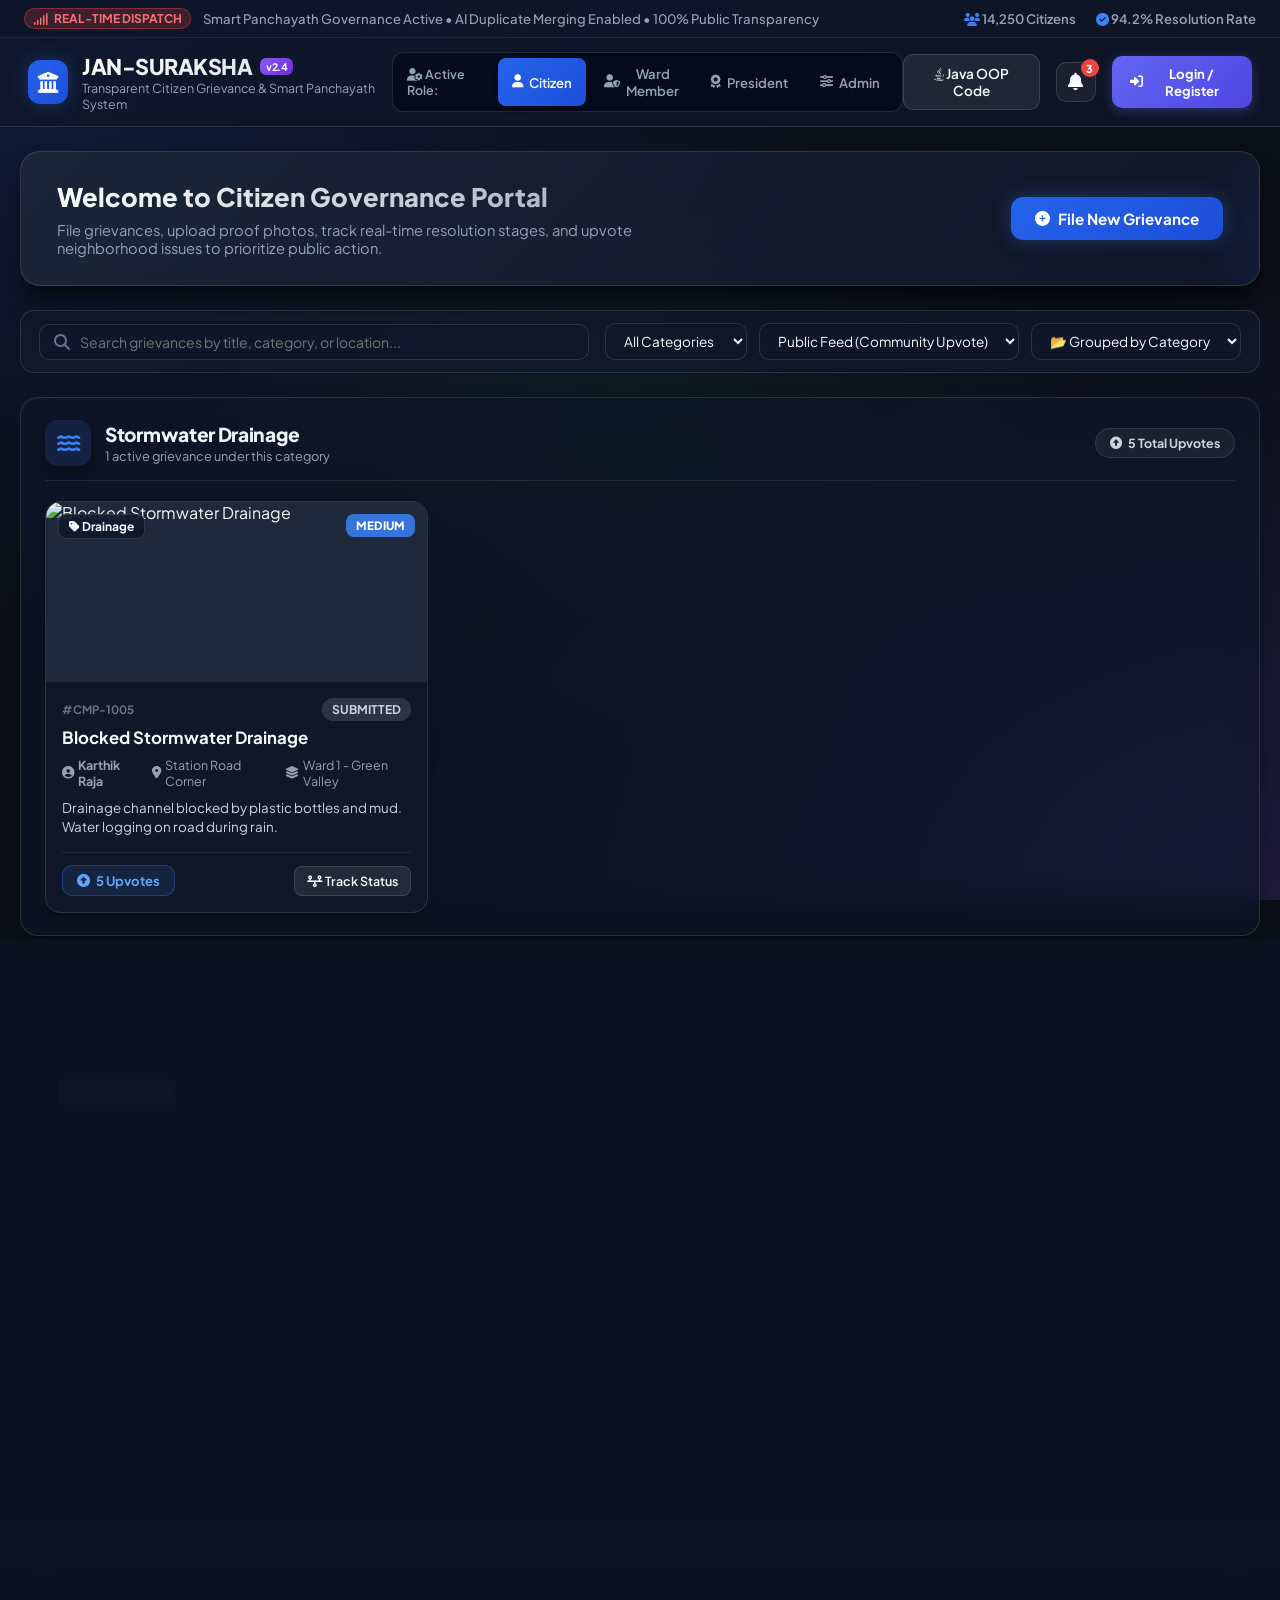
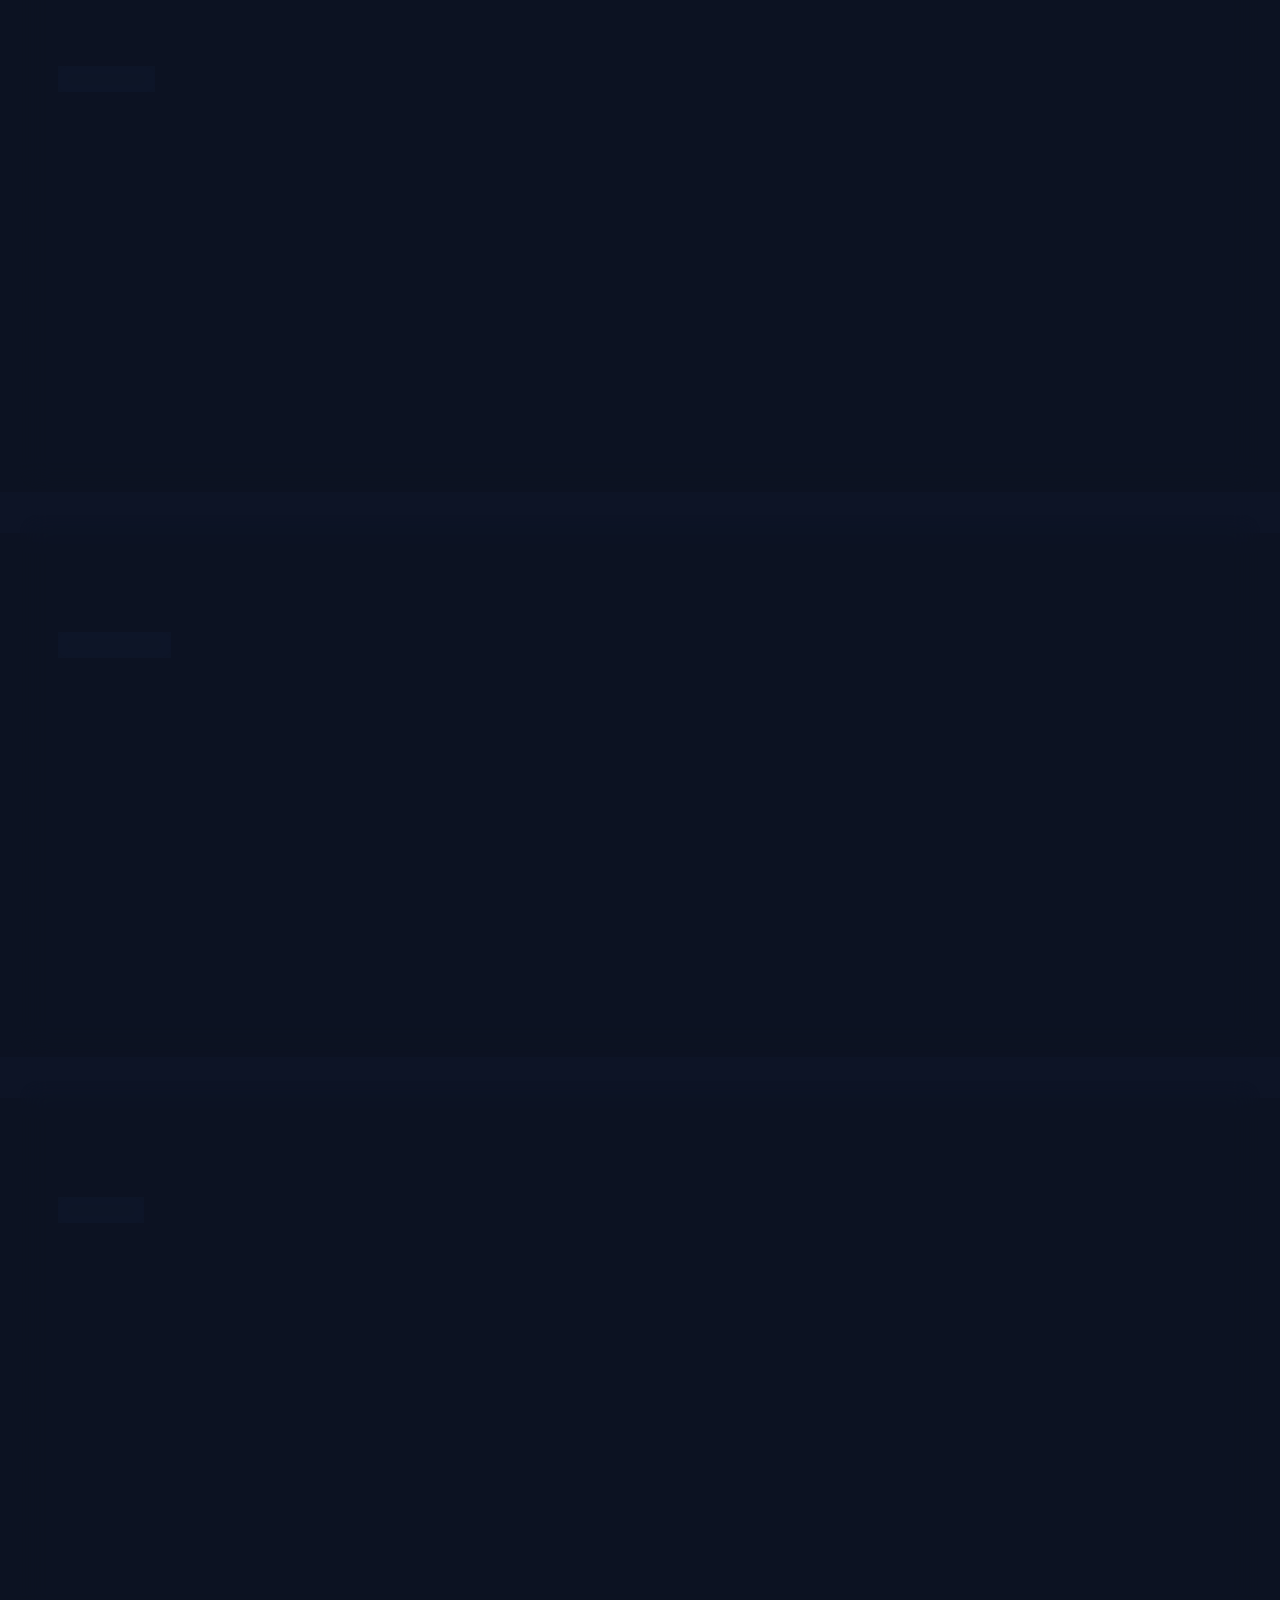
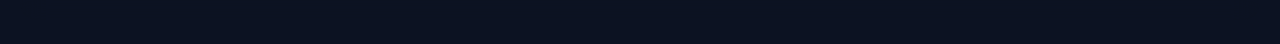
==== commit 18199959: "Fix citizen logout option and state management in index.html" ====
--- a/src/main/resources/static/index.html
+++ b/src/main/resources/static/index.html
@@ -809,32 +809,41 @@
       // ============================================================
       // LOGOUT
       // ============================================================
-      window._logoutCitizenBridge = function() { logoutCitizen(); };
-      function logoutCitizen() {
-        if (typeof auth !== "undefined" && auth) {
+      function handleCitizenLogout() {
+        function clearUI() {
+          window._loggedInCitizen = null;
+          try {
+            localStorage.removeItem("cgms_logged_in");
+            sessionStorage.removeItem("cgms_logged_in");
+          } catch(e){}
+          var loginBtn = document.getElementById("btn-citizen-login");
+          var card     = document.getElementById("citizen-profile-card");
+          if (loginBtn) {
+            loginBtn.classList.remove("hidden");
+            loginBtn.style.display = "flex";
+          }
+          if (card) {
+            card.classList.add("hidden");
+            card.style.display = "none";
+          }
+        }
+
+        if (typeof auth !== "undefined" && auth && typeof auth.signOut === "function") {
           auth.signOut().then(function() {
-            window._loggedInCitizen = null;
-            var loginBtn = document.getElementById("btn-citizen-login");
-            var card     = document.getElementById("citizen-profile-card");
-            if (loginBtn) loginBtn.style.display = "flex";
-            if (card) card.style.display = "none";
-            if (typeof showToast === "function") showToast("You have been logged out.", "info");
+            clearUI();
+            if (typeof showToast === "function") showToast("You have been logged out successfully.", "info");
           }).catch(function(err) {
             console.error("Sign out error:", err);
-            window._loggedInCitizen = null;
-            var loginBtn = document.getElementById("btn-citizen-login");
-            var card     = document.getElementById("citizen-profile-card");
-            if (loginBtn) loginBtn.style.display = "flex";
-            if (card) card.style.display = "none";
+            clearUI();
+            if (typeof showToast === "function") showToast("You have been logged out.", "info");
           });
         } else {
-          window._loggedInCitizen = null;
-          var loginBtn = document.getElementById("btn-citizen-login");
-          var card     = document.getElementById("citizen-profile-card");
-          if (loginBtn) loginBtn.style.display = "flex";
-          if (card) card.style.display = "none";
+          clearUI();
+          if (typeof showToast === "function") showToast("You have been logged out.", "info");
         }
       }
+      window.logoutCitizen = handleCitizenLogout;
+      window._logoutCitizenBridge = handleCitizenLogout;
 
       // ============================================================
       // REALTIME AUTH STATE - updates header automatically
--- a/src/main/resources/static/styles.css
+++ b/src/main/resources/static/styles.css
@@ -0,0 +1,2950 @@
+/* ==========================================================================
+   JAN-SURAKSHA: CITIZEN GRIEVANCE MANAGEMENT SYSTEM STYLESHEET
+   Design Aesthetic: Premium Glassmorphism, Deep Modern Gradients, Fluid Animations
+   ========================================================================== */
+
+:root {
+  --font-family: 'Plus Jakarta Sans', -apple-system, BlinkMacSystemFont, sans-serif;
+  
+  /* Color Palette */
+  --bg-dark: #0b0f19;
+  --bg-card: rgba(18, 26, 44, 0.75);
+  --bg-card-hover: rgba(28, 39, 64, 0.85);
+  --border-glass: rgba(255, 255, 255, 0.12);
+  --border-glass-light: rgba(255, 255, 255, 0.08);
+
+  --primary-accent: #3b82f6;
+  --primary-gradient: linear-gradient(135deg, #2563eb 0%, #1d4ed8 100%);
+  --success-gradient: linear-gradient(135deg, #10b981 0%, #059669 100%);
+  --warning-gradient: linear-gradient(135deg, #f59e0b 0%, #d97706 100%);
+  --danger-gradient: linear-gradient(135deg, #ef4444 0%, #dc2626 100%);
+  --purple-gradient: linear-gradient(135deg, #8b5cf6 0%, #6d28d9 100%);
+  --ai-gradient: linear-gradient(135deg, #ec4899 0%, #8b5cf6 100%);
+
+  --text-main: #f8fafc;
+  --text-muted: #94a3b8;
+  --text-dim: #64748b;
+
+  --shadow-sm: 0 4px 6px -1px rgba(0, 0, 0, 0.3);
+  --shadow-lg: 0 20px 25px -5px rgba(0, 0, 0, 0.5), 0 8px 10px -6px rgba(0, 0, 0, 0.3);
+  --shadow-glow: 0 0 20px rgba(59, 130, 246, 0.3);
+}
+
+* {
+  margin: 0;
+  padding: 0;
+  box-sizing: border-box;
+  font-family: var(--font-family);
+}
+
+body {
+  background-color: var(--bg-dark);
+  background-image: 
+    radial-gradient(at 0% 0%, rgba(37, 99, 235, 0.15) 0px, transparent 50%),
+    radial-gradient(at 100% 100%, rgba(139, 92, 246, 0.15) 0px, transparent 50%),
+    radial-gradient(at 50% 50%, rgba(16, 185, 129, 0.08) 0px, transparent 50%);
+  background-attachment: fixed;
+  color: var(--text-main);
+  min-height: 100vh;
+  overflow-x: hidden;
+}
+
+/* Scrollbar Styling */
+::-webkit-scrollbar {
+  width: 8px;
+  height: 8px;
+}
+::-webkit-scrollbar-track {
+  background: rgba(15, 23, 42, 0.6);
+}
+::-webkit-scrollbar-thumb {
+  background: rgba(255, 255, 255, 0.2);
+  border-radius: 4px;
+}
+::-webkit-scrollbar-thumb:hover {
+  background: rgba(255, 255, 255, 0.4);
+}
+
+/* ==================== TOP ANNOUNCEMENT TICKER ==================== */
+.top-announcement {
+  background: rgba(15, 23, 42, 0.9);
+  border-bottom: 1px solid var(--border-glass-light);
+  padding: 8px 24px;
+  display: flex;
+  justify-content: space-between;
+  align-items: center;
+  font-size: 0.82rem;
+  backdrop-filter: blur(10px);
+}
+
+.announcement-content {
+  display: flex;
+  align-items: center;
+  gap: 12px;
+}
+
+.pulse-badge {
+  background: rgba(239, 68, 68, 0.2);
+  color: #f87171;
+  padding: 2px 8px;
+  border-radius: 12px;
+  font-weight: 700;
+  display: inline-flex;
+  align-items: center;
+  gap: 6px;
+  font-size: 0.75rem;
+  border: 1px solid rgba(239, 68, 68, 0.4);
+}
+
+.pulse-badge i {
+  animation: blink 1.2s infinite;
+}
+
+@keyframes blink {
+  0%, 100% { opacity: 1; }
+  50% { opacity: 0.3; }
+}
+
+.ticker-text {
+  color: var(--text-muted);
+  font-weight: 500;
+}
+
+.quick-stats {
+  display: flex;
+  gap: 20px;
+  color: var(--text-muted);
+  font-weight: 600;
+}
+
+.quick-stats i {
+  color: var(--primary-accent);
+}
+
+/* ==================== MAIN HEADER ==================== */
+.main-header {
+  background: rgba(15, 23, 42, 0.8);
+  backdrop-filter: blur(16px);
+  border-bottom: 1px solid var(--border-glass);
+  padding: 14px 28px;
+  display: flex;
+  justify-content: space-between;
+  align-items: center;
+  position: sticky;
+  top: 0;
+  z-index: 100;
+}
+
+.header-brand {
+  display: flex;
+  align-items: center;
+  gap: 14px;
+}
+
+.logo-icon {
+  width: 44px;
+  height: 44px;
+  background: var(--primary-gradient);
+  border-radius: 12px;
+  display: flex;
+  align-items: center;
+  justify-content: center;
+  font-size: 1.3rem;
+  color: white;
+  box-shadow: var(--shadow-glow);
+}
+
+.logo-text h1 {
+  font-size: 1.35rem;
+  font-weight: 800;
+  letter-spacing: -0.5px;
+  background: linear-gradient(135deg, #ffffff 0%, #cbd5e1 100%);
+  -webkit-background-clip: text;
+  -webkit-text-fill-color: transparent;
+  display: flex;
+  align-items: center;
+  gap: 8px;
+}
+
+.badge-v2 {
+  font-size: 0.65rem;
+  background: var(--purple-gradient);
+  -webkit-text-fill-color: white;
+  padding: 2px 6px;
+  border-radius: 6px;
+  font-weight: 700;
+}
+
+.logo-text p {
+  font-size: 0.78rem;
+  color: var(--text-muted);
+}
+
+/* ROLE SWITCHER */
+.role-switcher-container {
+  display: flex;
+  align-items: center;
+  gap: 10px;
+  background: rgba(2, 6, 23, 0.6);
+  padding: 5px 8px;
+  border-radius: 12px;
+  border: 1px solid var(--border-glass);
+}
+
+.role-label {
+  font-size: 0.78rem;
+  color: var(--text-muted);
+  font-weight: 600;
+  padding-left: 6px;
+}
+
+.role-buttons {
+  display: flex;
+  gap: 4px;
+}
+
+.role-btn {
+  background: transparent;
+  border: none;
+  color: var(--text-muted);
+  padding: 7px 14px;
+  border-radius: 8px;
+  font-size: 0.82rem;
+  font-weight: 600;
+  cursor: pointer;
+  transition: all 0.2s ease;
+  display: flex;
+  align-items: center;
+  gap: 6px;
+}
+
+.role-btn:hover {
+  color: var(--text-main);
+  background: rgba(255, 255, 255, 0.05);
+}
+
+.role-btn.active {
+  background: var(--primary-gradient);
+  color: white;
+  box-shadow: var(--shadow-sm);
+}
+
+/* HEADER ACTIONS & NOTIFICATIONS */
+.header-actions {
+  display: flex;
+  align-items: center;
+  gap: 16px;
+}
+
+.glow-btn {
+  background: rgba(59, 130, 246, 0.15);
+  color: #60a5fa;
+  border: 1px solid rgba(59, 130, 246, 0.4);
+  padding: 8px 14px;
+  border-radius: 10px;
+  font-weight: 600;
+  font-size: 0.85rem;
+  cursor: pointer;
+  transition: all 0.2s ease;
+}
+
+.glow-btn:hover {
+  background: rgba(59, 130, 246, 0.3);
+  box-shadow: var(--shadow-glow);
+}
+
+.icon-btn {
+  position: relative;
+  background: rgba(255, 255, 255, 0.06);
+  border: 1px solid var(--border-glass);
+  width: 40px;
+  height: 40px;
+  border-radius: 10px;
+  color: var(--text-main);
+  font-size: 1.1rem;
+  cursor: pointer;
+  display: flex;
+  align-items: center;
+  justify-content: center;
+  transition: all 0.2s ease;
+}
+
+.icon-btn:hover {
+  background: rgba(255, 255, 255, 0.12);
+}
+
+.badge-count {
+  position: absolute;
+  top: -4px;
+  right: -4px;
+  background: #ef4444;
+  color: white;
+  font-size: 0.68rem;
+  font-weight: 800;
+  width: 18px;
+  height: 18px;
+  border-radius: 50%;
+  display: flex;
+  align-items: center;
+  justify-content: center;
+}
+
+.notification-wrapper {
+  position: relative;
+}
+
+.notification-drawer {
+  position: absolute;
+  right: 0;
+  top: 50px;
+  width: 360px;
+  background: #0f172a;
+  border: 1px solid var(--border-glass);
+  border-radius: 14px;
+  box-shadow: var(--shadow-lg);
+  z-index: 200;
+  overflow: hidden;
+}
+
+.drawer-header {
+  padding: 14px 16px;
+  background: rgba(30, 41, 59, 0.8);
+  border-bottom: 1px solid var(--border-glass-light);
+  display: flex;
+  justify-content: space-between;
+  align-items: center;
+}
+
+.drawer-header h3 {
+  font-size: 0.9rem;
+  color: var(--text-main);
+}
+
+.text-btn {
+  background: none;
+  border: none;
+  color: var(--primary-accent);
+  font-size: 0.78rem;
+  cursor: pointer;
+}
+
+.notification-list {
+  max-height: 320px;
+  overflow-y: auto;
+}
+
+.notif-item {
+  padding: 12px 16px;
+  border-bottom: 1px solid var(--border-glass-light);
+  display: flex;
+  gap: 12px;
+  transition: background 0.2s ease;
+}
+
+.notif-item:hover {
+  background: rgba(255, 255, 255, 0.03);
+}
+
+.notif-icon {
+  width: 32px;
+  height: 32px;
+  border-radius: 8px;
+  background: rgba(59, 130, 246, 0.2);
+  color: #60a5fa;
+  display: flex;
+  align-items: center;
+  justify-content: center;
+  font-size: 0.9rem;
+  flex-shrink: 0;
+}
+
+.notif-content p {
+  font-size: 0.8rem;
+  color: var(--text-main);
+  line-height: 1.3;
+}
+
+.notif-time {
+  font-size: 0.7rem;
+  color: var(--text-dim);
+  margin-top: 4px;
+  display: block;
+}
+
+.user-profile-card {
+  display: flex;
+  align-items: center;
+  gap: 10px;
+  background: rgba(255, 255, 255, 0.05);
+  padding: 4px 12px 4px 4px;
+  border-radius: 20px;
+  border: 1px solid var(--border-glass);
+}
+
+.user-profile-card img {
+  width: 32px;
+  height: 32px;
+  border-radius: 50%;
+  object-fit: cover;
+}
+
+.user-details {
+  display: flex;
+  flex-direction: column;
+}
+
+.user-name {
+  font-size: 0.82rem;
+  font-weight: 700;
+  color: var(--text-main);
+}
+
+.user-role-tag {
+  font-size: 0.68rem;
+  color: var(--text-muted);
+}
+
+/* ==================== MAIN BODY & MODULES ==================== */
+.main-body {
+  max-width: 1350px;
+  margin: 0 auto;
+  padding: 24px 20px;
+}
+
+.portal-module {
+  animation: fadeIn 0.3s ease-in-out;
+}
+
+@keyframes fadeIn {
+  from { opacity: 0; transform: translateY(8px); }
+  to { opacity: 1; transform: translateY(0); }
+}
+
+.hidden {
+  display: none !important;
+}
+
+/* HERO BANNER */
+.portal-hero {
+  background: linear-gradient(135deg, rgba(30, 41, 59, 0.8) 0%, rgba(15, 23, 42, 0.9) 100%);
+  border: 1px solid var(--border-glass);
+  border-radius: 20px;
+  padding: 28px 36px;
+  display: flex;
+  justify-content: space-between;
+  align-items: center;
+  box-shadow: var(--shadow-lg);
+  margin-bottom: 24px;
+  position: relative;
+  overflow: hidden;
+}
+
+.portal-hero::before {
+  content: '';
+  position: absolute;
+  top: -50%;
+  right: -20%;
+  width: 300px;
+  height: 300px;
+  background: radial-gradient(circle, rgba(59, 130, 246, 0.2) 0%, transparent 70%);
+  pointer-events: none;
+}
+
+.hero-text h2 {
+  font-size: 1.6rem;
+  font-weight: 800;
+  margin-bottom: 8px;
+  background: linear-gradient(135deg, #ffffff 0%, #94a3b8 100%);
+  -webkit-background-clip: text;
+  -webkit-text-fill-color: transparent;
+}
+
+.hero-text p {
+  font-size: 0.92rem;
+  color: var(--text-muted);
+  max-width: 650px;
+}
+
+.btn-primary-gradient {
+  background: var(--primary-gradient);
+  color: white;
+  border: none;
+  padding: 12px 24px;
+  border-radius: 12px;
+  font-weight: 700;
+  font-size: 0.95rem;
+  cursor: pointer;
+  display: flex;
+  align-items: center;
+  gap: 8px;
+  box-shadow: var(--shadow-glow);
+  transition: transform 0.2s ease, box-shadow 0.2s ease;
+}
+
+.btn-primary-gradient:hover {
+  transform: translateY(-2px);
+  box-shadow: 0 0 25px rgba(59, 130, 246, 0.5);
+}
+
+/* MODULE BANNERS */
+.module-header-banner {
+  border-radius: 18px;
+  padding: 24px 30px;
+  display: flex;
+  justify-content: space-between;
+  align-items: center;
+  margin-bottom: 24px;
+  border: 1px solid var(--border-glass);
+}
+
+.ward-banner {
+  background: linear-gradient(135deg, rgba(16, 185, 129, 0.15) 0%, rgba(15, 23, 42, 0.8) 100%);
+}
+
+.president-banner {
+  background: linear-gradient(135deg, rgba(139, 92, 246, 0.15) 0%, rgba(15, 23, 42, 0.8) 100%);
+}
+
+.admin-banner {
+  background: linear-gradient(135deg, rgba(236, 72, 153, 0.15) 0%, rgba(15, 23, 42, 0.8) 100%);
+}
+
+.module-header-banner h2 {
+  font-size: 1.4rem;
+  font-weight: 800;
+  margin-bottom: 6px;
+}
+
+.module-header-banner p {
+  color: var(--text-muted);
+  font-size: 0.88rem;
+}
+
+.ward-badge {
+  background: rgba(16, 185, 129, 0.2);
+  border: 1px solid rgba(16, 185, 129, 0.4);
+  padding: 8px 16px;
+  border-radius: 12px;
+  display: flex;
+  flex-direction: column;
+  align-items: flex-end;
+}
+
+.ward-badge .label {
+  font-size: 0.7rem;
+  color: #a7f3d0;
+}
+
+.ward-badge .ward-title {
+  font-size: 0.95rem;
+  font-weight: 700;
+  color: #34d399;
+}
+
+.header-action-btns {
+  display: flex;
+  gap: 12px;
+}
+
+.btn-ai {
+  background: var(--ai-gradient);
+  color: white;
+  border: none;
+  padding: 10px 18px;
+  border-radius: 10px;
+  font-weight: 700;
+  font-size: 0.88rem;
+  cursor: pointer;
+  display: flex;
+  align-items: center;
+  gap: 8px;
+  transition: all 0.2s ease;
+}
+
+.btn-ai:hover {
+  box-shadow: 0 0 20px rgba(236, 72, 153, 0.4);
+}
+
+.btn-primary {
+  background: var(--primary-gradient);
+  color: white;
+  border: none;
+  padding: 10px 18px;
+  border-radius: 10px;
+  font-weight: 700;
+  font-size: 0.88rem;
+  cursor: pointer;
+  display: flex;
+  align-items: center;
+  gap: 8px;
+}
+
+/* FILTER BAR */
+.filter-bar {
+  background: var(--bg-card);
+  border: 1px solid var(--border-glass);
+  padding: 12px 18px;
+  border-radius: 14px;
+  display: flex;
+  justify-content: space-between;
+  align-items: center;
+  margin-bottom: 24px;
+  gap: 16px;
+}
+
+.search-input-group {
+  display: flex;
+  align-items: center;
+  gap: 10px;
+  background: rgba(15, 23, 42, 0.8);
+  border: 1px solid var(--border-glass);
+  padding: 8px 14px;
+  border-radius: 10px;
+  flex: 1;
+}
+
+.search-input-group i {
+  color: var(--text-dim);
+}
+
+.search-input-group input {
+  background: transparent;
+  border: none;
+  color: var(--text-main);
+  outline: none;
+  width: 100%;
+  font-size: 0.88rem;
+}
+
+.filter-controls {
+  display: flex;
+  gap: 12px;
+}
+
+.form-select {
+  background: rgba(15, 23, 42, 0.8);
+  border: 1px solid var(--border-glass);
+  color: var(--text-main);
+  padding: 8px 14px;
+  border-radius: 10px;
+  font-size: 0.85rem;
+  outline: none;
+  cursor: pointer;
+}
+
+/* STATS OVERVIEW ROW */
+.stats-overview-row {
+  display: grid;
+  grid-template-columns: repeat(auto-fit, minmax(220px, 1fr));
+  gap: 16px;
+  margin-bottom: 24px;
+}
+
+.stat-card {
+  background: var(--bg-card);
+  border: 1px solid var(--border-glass);
+  padding: 18px 20px;
+  border-radius: 14px;
+  display: flex;
+  align-items: center;
+  gap: 16px;
+  transition: transform 0.2s ease;
+}
+
+.stat-card:hover {
+  transform: translateY(-2px);
+}
+
+.stat-icon {
+  width: 48px;
+  height: 48px;
+  border-radius: 12px;
+  display: flex;
+  align-items: center;
+  justify-content: center;
+  font-size: 1.3rem;
+}
+
+.stat-card.yellow .stat-icon { background: rgba(245, 158, 11, 0.2); color: #fbbf24; }
+.stat-card.green .stat-icon { background: rgba(16, 185, 129, 0.2); color: #34d399; }
+.stat-card.red .stat-icon { background: rgba(239, 68, 68, 0.2); color: #f87171; }
+.stat-card.blue .stat-icon { background: rgba(59, 130, 246, 0.2); color: #60a5fa; }
+.stat-card.purple .stat-icon { background: rgba(139, 92, 246, 0.2); color: #a78bfa; }
+.stat-card.orange .stat-icon { background: rgba(249, 115, 22, 0.2); color: #fb923c; }
+.stat-card.teal .stat-icon { background: rgba(20, 184, 166, 0.2); color: #2dd4bf; }
+
+.stat-info {
+  display: flex;
+  flex-direction: column;
+}
+
+.stat-num {
+  font-size: 1.5rem;
+  font-weight: 800;
+  color: var(--text-main);
+}
+
+.stat-label {
+  font-size: 0.78rem;
+  color: var(--text-muted);
+}
+
+/* GLASS PANEL */
+.glass-panel {
+  background: var(--bg-card);
+  border: 1px solid var(--border-glass);
+  border-radius: 16px;
+  overflow: hidden;
+  box-shadow: var(--shadow-sm);
+}
+
+.mt-4 { margin-top: 16px; }
+
+.panel-header {
+  padding: 16px 22px;
+  background: rgba(15, 23, 42, 0.6);
+  border-bottom: 1px solid var(--border-glass-light);
+  display: flex;
+  align-items: center;
+}
+
+.flex-between {
+  justify-content: space-between;
+}
+
+.panel-header h3 {
+  font-size: 1rem;
+  font-weight: 700;
+  color: var(--text-main);
+  display: flex;
+  align-items: center;
+  gap: 8px;
+}
+
+.info-pill {
+  font-size: 0.75rem;
+  background: rgba(139, 92, 246, 0.2);
+  color: #c084fc;
+  padding: 4px 10px;
+  border-radius: 20px;
+  font-weight: 600;
+}
+
+/* ==================== COMPLAINTS GRID & CARDS ==================== */
+.complaints-grid {
+  display: grid;
+  grid-template-columns: repeat(auto-fill, minmax(360px, 1fr));
+  gap: 20px;
+}
+
+.complaint-card {
+  background: var(--bg-card);
+  border: 1px solid var(--border-glass);
+  border-radius: 16px;
+  overflow: hidden;
+  display: flex;
+  flex-direction: column;
+  transition: all 0.25 ease;
+  box-shadow: var(--shadow-sm);
+  position: relative;
+}
+
+.complaint-card:hover {
+  transform: translateY(-4px);
+  border-color: rgba(59, 130, 246, 0.4);
+  box-shadow: var(--shadow-lg);
+}
+
+.card-image-wrap {
+  position: relative;
+  height: 180px;
+  width: 100%;
+  overflow: hidden;
+  background: #1e293b;
+}
+
+.card-image-wrap img {
+  width: 100%;
+  height: 100%;
+  object-fit: cover;
+  transition: transform 0.3s ease;
+}
+
+.complaint-card:hover .card-image-wrap img {
+  transform: scale(1.05);
+}
+
+.category-tag {
+  position: absolute;
+  top: 12px;
+  left: 12px;
+  background: rgba(15, 23, 42, 0.85);
+  backdrop-filter: blur(8px);
+  color: var(--text-main);
+  padding: 4px 10px;
+  border-radius: 8px;
+  font-size: 0.75rem;
+  font-weight: 700;
+  border: 1px solid var(--border-glass);
+}
+
+.urgency-tag {
+  position: absolute;
+  top: 12px;
+  right: 12px;
+  padding: 4px 10px;
+  border-radius: 8px;
+  font-size: 0.72rem;
+  font-weight: 800;
+  text-transform: uppercase;
+}
+
+.urgency-tag.CRITICAL { background: var(--danger-gradient); color: white; }
+.urgency-tag.HIGH { background: var(--warning-gradient); color: white; }
+.urgency-tag.MEDIUM { background: rgba(59, 130, 246, 0.85); color: white; }
+.urgency-tag.LOW { background: rgba(100, 116, 139, 0.85); color: white; }
+
+.merged-badge {
+  position: absolute;
+  bottom: 12px;
+  left: 12px;
+  background: var(--purple-gradient);
+  color: white;
+  font-size: 0.72rem;
+  padding: 4px 10px;
+  border-radius: 8px;
+  font-weight: 700;
+}
+
+.card-body {
+  padding: 16px;
+  display: flex;
+  flex-direction: column;
+  flex: 1;
+}
+
+.card-title {
+  font-size: 1.05rem;
+  font-weight: 700;
+  line-height: 1.3;
+  margin-bottom: 8px;
+  color: var(--text-main);
+}
+
+.card-meta {
+  font-size: 0.78rem;
+  color: var(--text-muted);
+  display: flex;
+  gap: 14px;
+  margin-bottom: 10px;
+}
+
+.card-meta span {
+  display: flex;
+  align-items: center;
+  gap: 4px;
+}
+
+.card-desc {
+  font-size: 0.84rem;
+  color: #cbd5e1;
+  line-height: 1.4;
+  margin-bottom: 16px;
+  display: -webkit-box;
+  -webkit-line-clamp: 2;
+  -webkit-box-orient: vertical;
+  overflow: hidden;
+}
+
+.card-footer {
+  margin-top: auto;
+  padding-top: 12px;
+  border-top: 1px solid var(--border-glass-light);
+  display: flex;
+  justify-content: space-between;
+  align-items: center;
+}
+
+/* UPVOTE BUTTON */
+.btn-upvote {
+  background: rgba(59, 130, 246, 0.12);
+  color: #60a5fa;
+  border: 1px solid rgba(59, 130, 246, 0.3);
+  padding: 6px 14px;
+  border-radius: 10px;
+  font-size: 0.82rem;
+  font-weight: 700;
+  cursor: pointer;
+  display: flex;
+  align-items: center;
+  gap: 6px;
+  transition: all 0.2s ease;
+}
+
+.btn-upvote:hover {
+  background: var(--primary-gradient);
+  color: white;
+  border-color: transparent;
+  box-shadow: var(--shadow-glow);
+}
+
+.btn-upvote.upvoted {
+  background: var(--primary-gradient);
+  color: white;
+  border-color: transparent;
+}
+
+.status-pill {
+  font-size: 0.75rem;
+  font-weight: 700;
+  padding: 4px 10px;
+  border-radius: 20px;
+  display: inline-flex;
+  align-items: center;
+  gap: 4px;
+}
+
+.status-SUBMITTED { background: rgba(148, 163, 184, 0.2); color: #cbd5e1; }
+.status-UNDER_WARD_REVIEW { background: rgba(245, 158, 11, 0.2); color: #fbbf24; }
+.status-APPROVED { background: rgba(59, 130, 246, 0.2); color: #60a5fa; }
+.status-REJECTED { background: rgba(239, 68, 68, 0.2); color: #f87171; }
+.status-IN_PROGRESS { background: rgba(139, 92, 246, 0.2); color: #c084fc; }
+.status-RESOLVED { background: rgba(16, 185, 129, 0.2); color: #34d399; }
+
+.btn-track {
+  background: rgba(255, 255, 255, 0.08);
+  color: var(--text-main);
+  border: 1px solid var(--border-glass);
+  padding: 6px 12px;
+  border-radius: 8px;
+  font-size: 0.78rem;
+  font-weight: 600;
+  cursor: pointer;
+}
+
+.btn-track:hover {
+  background: rgba(255, 255, 255, 0.16);
+}
+
+/* ==================== WARD & PRESIDENT TABLES ==================== */
+.ward-complaints-list {
+  display: flex;
+  flex-direction: column;
+  divide-y: 1px solid var(--border-glass-light);
+}
+
+.ward-item {
+  padding: 18px 22px;
+  display: flex;
+  justify-content: space-between;
+  align-items: center;
+  gap: 20px;
+}
+
+.ward-item:hover {
+  background: rgba(255, 255, 255, 0.02);
+}
+
+.ward-item-details {
+  flex: 1;
+}
+
+.ward-item-title {
+  font-size: 1rem;
+  font-weight: 700;
+  margin-bottom: 4px;
+}
+
+.ward-item-sub {
+  font-size: 0.8rem;
+  color: var(--text-muted);
+  display: flex;
+  gap: 16px;
+}
+
+.ward-actions {
+  display: flex;
+  gap: 8px;
+}
+
+.btn-sm-approve {
+  background: var(--success-gradient);
+  color: white;
+  border: none;
+  padding: 8px 14px;
+  border-radius: 8px;
+  font-size: 0.8rem;
+  font-weight: 700;
+  cursor: pointer;
+}
+
+.btn-sm-reject {
+  background: var(--danger-gradient);
+  color: white;
+  border: none;
+  padding: 8px 14px;
+  border-radius: 8px;
+  font-size: 0.8rem;
+  font-weight: 700;
+  cursor: pointer;
+}
+
+/* CUSTOM TABLE */
+.table-responsive {
+  width: 100%;
+  overflow-x: auto;
+}
+
+.custom-table {
+  width: 100%;
+  border-collapse: collapse;
+  text-align: left;
+  font-size: 0.86rem;
+}
+
+.custom-table th {
+  background: rgba(15, 23, 42, 0.8);
+  color: var(--text-muted);
+  padding: 14px 18px;
+  font-weight: 700;
+  border-bottom: 1px solid var(--border-glass);
+}
+
+.custom-table td {
+  padding: 14px 18px;
+  border-bottom: 1px solid var(--border-glass-light);
+  vertical-align: middle;
+}
+
+.custom-table tr:hover {
+  background: rgba(255, 255, 255, 0.02);
+}
+
+.priority-score-badge {
+  background: rgba(139, 92, 246, 0.2);
+  color: #c084fc;
+  padding: 4px 10px;
+  border-radius: 8px;
+  font-weight: 800;
+  display: inline-block;
+  border: 1px solid rgba(139, 92, 246, 0.4);
+}
+
+/* ==================== ADMIN GRID ==================== */
+.admin-grid {
+  display: grid;
+  grid-template-columns: 1fr 1fr;
+  gap: 20px;
+}
+
+.full-width {
+  grid-column: span 2;
+}
+
+.admin-list-box {
+  padding: 16px;
+  max-height: 280px;
+  overflow-y: auto;
+}
+
+.admin-user-row, .admin-dept-row {
+  display: flex;
+  justify-content: space-between;
+  align-items: center;
+  padding: 10px 12px;
+  border-bottom: 1px solid var(--border-glass-light);
+  font-size: 0.84rem;
+}
+
+.ai-config-form {
+  padding: 20px 24px;
+  display: flex;
+  flex-direction: column;
+  gap: 20px;
+}
+
+.config-row {
+  display: flex;
+  align-items: center;
+  justify-content: space-between;
+  gap: 20px;
+}
+
+.config-row label {
+  font-size: 0.9rem;
+  font-weight: 600;
+}
+
+.range-container {
+  display: flex;
+  align-items: center;
+  gap: 14px;
+  flex: 1;
+  max-width: 400px;
+}
+
+.range-container input[type="range"] {
+  flex: 1;
+  accent-color: var(--primary-accent);
+}
+
+.range-val {
+  font-weight: 800;
+  color: var(--primary-accent);
+  min-width: 50px;
+}
+
+.categories-tag-cloud {
+  display: flex;
+  flex-wrap: wrap;
+  gap: 10px;
+  margin-top: 10px;
+}
+
+.categories-tag-cloud .tag {
+  background: rgba(255, 255, 255, 0.08);
+  border: 1px solid var(--border-glass);
+  padding: 6px 14px;
+  border-radius: 20px;
+  font-size: 0.8rem;
+  font-weight: 600;
+}
+
+/* ==================== MODALS ==================== */
+.modal-overlay {
+  position: fixed;
+  top: 0;
+  left: 0;
+  width: 100vw;
+  height: 100vh;
+  background: rgba(2, 6, 23, 0.85);
+  backdrop-filter: blur(8px);
+  display: flex;
+  align-items: center;
+  justify-content: center;
+  z-index: 1000;
+  padding: 20px;
+}
+
+.modal-card {
+  background: #0f172a;
+  border: 1px solid var(--border-glass);
+  border-radius: 20px;
+  width: 100%;
+  max-width: 650px;
+  max-height: 90vh;
+  display: flex;
+  flex-direction: column;
+  box-shadow: var(--shadow-lg);
+  overflow: hidden;
+  animation: popUp 0.25s ease-out;
+}
+
+@keyframes popUp {
+  from { opacity: 0; transform: scale(0.95); }
+  to { opacity: 1; transform: scale(1); }
+}
+
+.max-w-xl { max-width: 700px; }
+.max-w-2xl { max-width: 800px; }
+.max-w-4xl { max-width: 950px; }
+
+.modal-header {
+  padding: 18px 24px;
+  background: rgba(30, 41, 59, 0.8);
+  border-bottom: 1px solid var(--border-glass-light);
+  display: flex;
+  justify-content: space-between;
+  align-items: center;
+}
+
+.modal-header h3 {
+  font-size: 1.1rem;
+  font-weight: 700;
+  display: flex;
+  align-items: center;
+  gap: 10px;
+}
+
+.close-modal-btn {
+  background: none;
+  border: none;
+  color: var(--text-muted);
+  font-size: 1.5rem;
+  cursor: pointer;
+}
+
+.close-modal-btn:hover { color: var(--text-main); }
+
+.modal-body {
+  padding: 24px;
+  overflow-y: auto;
+  display: flex;
+  flex-direction: column;
+  gap: 16px;
+}
+
+.form-group {
+  display: flex;
+  flex-direction: column;
+  gap: 6px;
+}
+
+.form-group label {
+  font-size: 0.82rem;
+  font-weight: 700;
+  color: var(--text-muted);
+}
+
+.req { color: #ef4444; }
+
+.form-group input, .form-group textarea {
+  background: rgba(2, 6, 23, 0.6);
+  border: 1px solid var(--border-glass);
+  color: var(--text-main);
+  padding: 10px 14px;
+  border-radius: 10px;
+  font-size: 0.88rem;
+  outline: none;
+}
+
+.form-group input:focus, .form-group textarea:focus, .form-select:focus {
+  border-color: var(--primary-accent);
+  box-shadow: 0 0 0 2px rgba(59, 130, 246, 0.2);
+}
+
+.form-row {
+  display: grid;
+  grid-template-columns: 1fr 1fr;
+  gap: 16px;
+}
+
+.photo-upload-zone {
+  border: 2px dashed var(--border-glass);
+  border-radius: 12px;
+  padding: 20px;
+  text-align: center;
+  cursor: pointer;
+  background: rgba(2, 6, 23, 0.4);
+  color: var(--text-muted);
+  display: flex;
+  flex-direction: column;
+  align-items: center;
+  gap: 8px;
+  transition: all 0.2s ease;
+}
+
+.photo-upload-zone:hover {
+  border-color: var(--primary-accent);
+  background: rgba(59, 130, 246, 0.05);
+}
+
+.photo-upload-zone i { font-size: 1.8rem; color: var(--primary-accent); }
+
+.hidden-file-input { display: none; }
+
+.photo-preview-container {
+  position: relative;
+  width: 100%;
+  max-height: 160px;
+  border-radius: 10px;
+  overflow: hidden;
+  margin-top: 10px;
+}
+
+.photo-preview-container img {
+  width: 100%;
+  height: 160px;
+  object-fit: cover;
+}
+
+.remove-photo-btn {
+  position: absolute;
+  top: 8px;
+  right: 8px;
+  background: rgba(239, 68, 68, 0.9);
+  color: white;
+  border: none;
+  width: 32px;
+  height: 32px;
+  border-radius: 8px;
+  cursor: pointer;
+}
+
+.modal-footer {
+  display: flex;
+  justify-content: flex-end;
+  gap: 12px;
+  margin-top: 10px;
+}
+
+.btn-secondary {
+  background: rgba(255, 255, 255, 0.08);
+  color: var(--text-main);
+  border: 1px solid var(--border-glass);
+  padding: 10px 18px;
+  border-radius: 10px;
+  font-weight: 600;
+  cursor: pointer;
+}
+
+/* TIMELINE MODAL STYLES */
+.timeline {
+  display: flex;
+  flex-direction: column;
+  gap: 20px;
+  position: relative;
+  margin: 10px 0;
+  padding-left: 20px;
+}
+
+.timeline::before {
+  content: '';
+  position: absolute;
+  left: 32px;
+  top: 10px;
+  bottom: 10px;
+  width: 2px;
+  background: var(--border-glass);
+}
+
+.timeline-step {
+  display: flex;
+  gap: 16px;
+  position: relative;
+}
+
+.timeline-icon {
+  width: 26px;
+  height: 26px;
+  border-radius: 50%;
+  background: #1e293b;
+  border: 2px solid var(--text-dim);
+  color: var(--text-dim);
+  display: flex;
+  align-items: center;
+  justify-content: center;
+  font-size: 0.75rem;
+  z-index: 2;
+}
+
+.timeline-step.completed .timeline-icon {
+  background: #10b981;
+  border-color: #10b981;
+  color: white;
+}
+
+.timeline-step.active .timeline-icon {
+  background: #3b82f6;
+  border-color: #3b82f6;
+  color: white;
+  box-shadow: 0 0 10px rgba(59, 130, 246, 0.6);
+}
+
+.timeline-content h4 {
+  font-size: 0.92rem;
+  font-weight: 700;
+}
+
+.timeline-content p {
+  font-size: 0.8rem;
+  color: var(--text-muted);
+}
+
+/* JAVA CODE INSPECTOR */
+.java-tabs {
+  display: flex;
+  gap: 6px;
+  background: rgba(2, 6, 23, 0.8);
+  padding: 6px;
+  border-radius: 10px;
+  margin-bottom: 14px;
+  overflow-x: auto;
+}
+
+.java-tab {
+  background: transparent;
+  border: none;
+  color: var(--text-muted);
+  padding: 8px 14px;
+  border-radius: 8px;
+  font-size: 0.8rem;
+  font-weight: 600;
+  cursor: pointer;
+  white-space: nowrap;
+}
+
+.java-tab.active {
+  background: rgba(59, 130, 246, 0.2);
+  color: #60a5fa;
+  border: 1px solid rgba(59, 130, 246, 0.4);
+}
+
+.code-block {
+  background: #020617;
+  padding: 16px;
+  border-radius: 12px;
+  border: 1px solid var(--border-glass-light);
+  overflow-x: auto;
+  font-family: 'Courier New', Courier, monospace;
+  font-size: 0.82rem;
+  color: #38bdf8;
+  max-height: 450px;
+}
+
+/* TOAST NOTIFICATIONS */
+.toast-container {
+  position: fixed;
+  bottom: 24px;
+  right: 24px;
+  display: flex;
+  flex-direction: column;
+  gap: 10px;
+  z-index: 2000;
+}
+
+.toast {
+  background: #1e293b;
+  border-left: 4px solid var(--primary-accent);
+  color: white;
+  padding: 12px 18px;
+  border-radius: 10px;
+  box-shadow: var(--shadow-lg);
+  display: flex;
+  align-items: center;
+  gap: 12px;
+  animation: slideInRight 0.3s ease;
+  font-size: 0.85rem;
+}
+
+@keyframes slideInRight {
+  from { transform: translateX(100%); opacity: 0; }
+  to { transform: translateX(0); opacity: 1; }
+}
+
+/* ==========================================================================
+   COMPREHENSIVE MOBILE & TABLET RESPONSIVE SYSTEM
+   No overlapping menus, fluid touch UI, optimized for all screen sizes
+   ========================================================================== */
+
+/* TABLET (<= 900px) */
+@media (max-width: 900px) {
+  .main-header {
+    display: grid;
+    grid-template-columns: 1fr auto;
+    grid-template-rows: auto auto;
+    gap: 10px 14px;
+    align-items: center;
+    padding: 10px 16px;
+  }
+  .header-brand {
+    grid-column: 1 / 2;
+    grid-row: 1 / 2;
+  }
+  .header-actions {
+    grid-column: 2 / 3;
+    grid-row: 1 / 2;
+    justify-content: flex-end;
+    gap: 8px;
+  }
+  .role-switcher-container {
+    grid-column: 1 / -1;
+    grid-row: 2 / 3;
+    width: 100%;
+    margin: 0;
+    overflow-x: auto;
+    -webkit-overflow-scrolling: touch;
+    scrollbar-width: none;
+  }
+  .role-switcher-container::-webkit-scrollbar {
+    display: none;
+  }
+  .role-buttons {
+    display: grid;
+    grid-template-columns: repeat(4, 1fr);
+    width: 100%;
+    gap: 4px;
+  }
+  .role-btn {
+    justify-content: center;
+    padding: 7px 6px;
+    font-size: 0.78rem;
+    white-space: nowrap;
+  }
+  .admin-grid { grid-template-columns: 1fr; }
+  .full-width { grid-column: span 1; }
+  .form-row { grid-template-columns: 1fr; gap: 12px; }
+  .portal-hero { flex-direction: column; gap: 16px; text-align: center; }
+}
+
+/* MOBILE PHONES (<= 768px) */
+@media (max-width: 768px) {
+  /* Announcement Ticker */
+  .top-announcement {
+    padding: 4px 12px;
+    font-size: 0.72rem;
+  }
+  .top-announcement .quick-stats {
+    display: none;
+  }
+  .ticker-text {
+    white-space: nowrap;
+    overflow: hidden;
+    text-overflow: ellipsis;
+    max-width: 240px;
+  }
+
+  /* Main Header */
+  .main-header {
+    padding: 8px 12px;
+    gap: 8px;
+  }
+  .logo-icon {
+    width: 36px;
+    height: 36px;
+    font-size: 1.05rem;
+    border-radius: 10px;
+  }
+  .logo-text h1 {
+    font-size: 1.05rem;
+  }
+  .logo-text p {
+    display: none; /* Hide subtitle on mobile to save vertical space */
+  }
+  .role-label {
+    display: none; /* Hide 'Active Role:' label on mobile */
+  }
+  .role-btn {
+    padding: 7px 4px;
+    font-size: 0.72rem;
+    gap: 4px;
+  }
+
+  /* Header Actions */
+  .header-actions {
+    gap: 6px;
+  }
+  #btn-view-java {
+    padding: 6px 8px;
+    font-size: 0.72rem;
+  }
+  #btn-view-java i {
+    font-size: 0.85rem;
+  }
+  .icon-btn {
+    width: 36px;
+    height: 36px;
+    font-size: 0.95rem;
+  }
+  .btn-citizen-login {
+    padding: 6px 10px;
+    font-size: 0.75rem;
+    white-space: nowrap;
+  }
+  .citizen-profile-card {
+    padding: 3px 8px 3px 4px;
+    gap: 6px;
+    border-radius: 10px;
+  }
+  .citizen-avatar-circle {
+    width: 28px;
+    height: 28px;
+    font-size: 0.75rem;
+  }
+  .user-details .user-name {
+    font-size: 0.72rem;
+    max-width: 75px;
+    overflow: hidden;
+    text-overflow: ellipsis;
+    white-space: nowrap;
+  }
+  .user-details .user-role-tag {
+    display: none; /* Hide long email address in header card on mobile */
+  }
+  .btn-citizen-logout {
+    padding: 4px 8px;
+    font-size: 0.72rem;
+    gap: 2px;
+  }
+  .btn-citizen-logout span {
+    display: none; /* Show only logout icon on mobile */
+  }
+
+  /* Main Body */
+  .main-body {
+    padding: 12px 10px 40px;
+  }
+
+  /* Portal Hero Banner */
+  .portal-hero {
+    padding: 18px 14px;
+    border-radius: 14px;
+    margin-bottom: 16px;
+    gap: 12px;
+  }
+  .hero-text h2 {
+    font-size: 1.25rem;
+    line-height: 1.25;
+  }
+  .hero-text p {
+    font-size: 0.82rem;
+    line-height: 1.4;
+  }
+  .hero-cta {
+    width: 100%;
+  }
+  .btn-primary-gradient {
+    width: 100%;
+    justify-content: center;
+    padding: 12px 16px;
+    font-size: 0.9rem;
+  }
+
+  /* Filter Bar */
+  .filter-bar {
+    padding: 10px 12px;
+    margin-bottom: 16px;
+    flex-direction: column;
+    align-items: stretch;
+    gap: 10px;
+    border-radius: 12px;
+  }
+  .search-input-group {
+    width: 100%;
+    padding: 8px 12px;
+  }
+  .filter-controls {
+    display: grid;
+    grid-template-columns: 1fr 1fr;
+    gap: 8px;
+    width: 100%;
+  }
+  .form-select {
+    width: 100%;
+    font-size: 0.78rem;
+    padding: 8px 10px;
+  }
+
+  /* Complaints Grid */
+  .complaints-grid {
+    grid-template-columns: 1fr;
+    gap: 14px;
+  }
+  .complaint-card {
+    border-radius: 14px;
+  }
+  .card-image-wrap {
+    height: 190px;
+  }
+  .card-body {
+    padding: 14px;
+  }
+  .card-title {
+    font-size: 0.98rem;
+    line-height: 1.3;
+  }
+  .card-meta {
+    flex-wrap: wrap;
+    gap: 8px 12px;
+    font-size: 0.75rem;
+  }
+  .card-desc {
+    font-size: 0.82rem;
+    line-height: 1.4;
+    margin-bottom: 12px;
+  }
+  .card-footer {
+    display: flex;
+    gap: 8px;
+  }
+  .btn-upvote, .btn-track {
+    flex: 1;
+    padding: 9px 8px;
+    font-size: 0.78rem;
+    justify-content: center;
+  }
+
+  /* Notification Drawer */
+  .notification-drawer {
+    position: fixed;
+    top: 70px;
+    left: 10px;
+    right: 10px;
+    width: auto;
+    max-width: calc(100vw - 20px);
+    z-index: 1000;
+  }
+
+  /* Toast Container */
+  .toast-container {
+    left: 12px;
+    right: 12px;
+    bottom: 16px;
+    max-width: calc(100vw - 24px);
+  }
+  .toast {
+    font-size: 0.8rem;
+    padding: 10px 14px;
+    width: 100%;
+  }
+
+  /* Modals */
+  .modal-overlay {
+    padding: 10px;
+  }
+  .modal-card {
+    max-height: 94vh;
+    border-radius: 16px;
+    width: 100%;
+    margin: 0;
+  }
+  .modal-header {
+    padding: 12px 16px;
+  }
+  .modal-header h3 {
+    font-size: 0.95rem;
+  }
+  .modal-body {
+    padding: 14px 16px;
+    gap: 12px;
+  }
+  .modal-footer {
+    flex-direction: column-reverse;
+    gap: 8px;
+  }
+  .modal-footer button {
+    width: 100%;
+    justify-content: center;
+    padding: 11px;
+  }
+  .auth-card {
+    padding: 20px 16px;
+    border-radius: 16px;
+    margin: 0 6px;
+    max-height: 94vh;
+    overflow-y: auto;
+    width: 100%;
+  }
+  .admin-login-card {
+    padding: 20px 16px;
+    margin: 0 6px;
+    border-radius: 16px;
+    width: 100%;
+  }
+
+  /* Admin Portal Responsive */
+  .admin-complaint-stats {
+    grid-template-columns: repeat(2, 1fr);
+    gap: 8px;
+    padding: 12px;
+  }
+  .acstat-card {
+    padding: 10px 12px;
+  }
+  .acstat-num {
+    font-size: 1.25rem;
+  }
+  .acstat-label {
+    font-size: 0.7rem;
+  }
+  .admin-filter-tabs {
+    display: flex;
+    overflow-x: auto;
+    -webkit-overflow-scrolling: touch;
+    scrollbar-width: none;
+    flex-wrap: nowrap;
+    gap: 6px;
+    padding: 10px 12px;
+  }
+  .admin-filter-tabs::-webkit-scrollbar {
+    display: none;
+  }
+  .admin-tab-btn {
+    white-space: nowrap;
+    flex-shrink: 0;
+    padding: 6px 10px;
+    font-size: 0.75rem;
+  }
+  .admin-sort-bar {
+    padding: 8px 12px;
+    font-size: 0.75rem;
+  }
+  .admin-complaint-row {
+    flex-direction: column;
+    align-items: stretch;
+    gap: 12px;
+    padding: 14px 12px;
+  }
+  .acr-title {
+    white-space: normal;
+    word-break: break-word;
+    font-size: 0.92rem;
+  }
+  .acr-meta {
+    flex-direction: column;
+    gap: 4px;
+    font-size: 0.72rem;
+  }
+  .acr-right-col {
+    flex-direction: row;
+    justify-content: space-between;
+    align-items: center;
+    width: 100%;
+    min-width: 0;
+    padding-top: 10px;
+    border-top: 1px solid rgba(255,255,255,0.06);
+  }
+  .acr-vote-badge {
+    padding: 6px 12px;
+    min-width: 60px;
+  }
+  .acr-vote-num {
+    font-size: 1.15rem;
+  }
+  .acr-actions {
+    flex-direction: row;
+    gap: 6px;
+    width: auto;
+  }
+  .acr-btn {
+    padding: 7px 12px;
+    font-size: 0.75rem;
+  }
+
+  /* Ward & President Portals */
+  .module-header-banner {
+    padding: 16px 14px;
+    flex-direction: column;
+    text-align: center;
+    gap: 12px;
+  }
+  .ward-badge {
+    width: 100%;
+    justify-content: center;
+  }
+  .ward-item {
+    flex-direction: column;
+    align-items: stretch;
+    gap: 12px;
+    padding: 14px 12px;
+  }
+  .ward-actions {
+    display: grid;
+    grid-template-columns: 1fr 1fr;
+    gap: 8px;
+    width: 100%;
+  }
+  .btn-sm-approve, .btn-sm-reject {
+    width: 100%;
+    justify-content: center;
+    padding: 8px;
+  }
+  .stats-overview-row {
+    grid-template-columns: repeat(2, 1fr);
+    gap: 10px;
+  }
+}
+
+/* EXTRA SMALL SCREENS (<= 480px) */
+@media (max-width: 480px) {
+  .role-btn {
+    padding: 6px 2px;
+    font-size: 0.68rem;
+    gap: 2px;
+  }
+  .role-btn i {
+    font-size: 0.75rem;
+  }
+  .filter-controls {
+    grid-template-columns: 1fr;
+  }
+  .admin-complaint-stats {
+    grid-template-columns: 1fr;
+  }
+  .stats-overview-row {
+    grid-template-columns: 1fr;
+  }
+  .acr-right-col {
+    flex-wrap: wrap;
+    gap: 8px;
+  }
+  .acr-actions {
+    width: 100%;
+    justify-content: flex-end;
+  }
+}
+
+
+/* ==========================================================================
+   ADMIN LOGIN SECURITY MODAL
+   ========================================================================== */
+
+.admin-login-overlay {
+  backdrop-filter: blur(12px);
+  -webkit-backdrop-filter: blur(12px);
+  background: rgba(0, 0, 0, 0.75);
+}
+
+.admin-login-card {
+  max-width: 460px;
+  width: 100%;
+  padding: 0;
+  overflow: hidden;
+  border: 1px solid rgba(239, 68, 68, 0.25);
+  box-shadow: 0 0 60px rgba(239, 68, 68, 0.15), 0 25px 50px rgba(0,0,0,0.6);
+  position: relative;
+}
+
+.admin-login-header {
+  background: linear-gradient(135deg, #1e0a0a 0%, #2d1515 50%, #1a0d2e 100%);
+  border-bottom: 1px solid rgba(239, 68, 68, 0.2);
+  padding: 36px 32px 28px;
+  text-align: center;
+  position: relative;
+}
+
+.admin-lock-icon {
+  width: 72px;
+  height: 72px;
+  background: linear-gradient(135deg, #ef4444, #dc2626);
+  border-radius: 50%;
+  display: flex;
+  align-items: center;
+  justify-content: center;
+  font-size: 1.8rem;
+  color: #fff;
+  margin: 0 auto 16px;
+  box-shadow: 0 0 30px rgba(239, 68, 68, 0.5);
+  animation: pulseGlow 2s infinite;
+}
+
+@keyframes pulseGlow {
+  0%, 100% { box-shadow: 0 0 20px rgba(239, 68, 68, 0.4); }
+  50%       { box-shadow: 0 0 40px rgba(239, 68, 68, 0.8); }
+}
+
+.admin-login-header h3 {
+  font-size: 1.3rem;
+  font-weight: 800;
+  color: #f8fafc;
+  margin-bottom: 8px;
+}
+
+.admin-login-header p {
+  font-size: 0.82rem;
+  color: #94a3b8;
+  line-height: 1.5;
+  max-width: 300px;
+  margin: 0 auto;
+}
+
+.admin-close-btn {
+  position: absolute;
+  top: 14px;
+  right: 14px;
+  background: rgba(255,255,255,0.08);
+  border: 1px solid rgba(255,255,255,0.12);
+  color: #94a3b8;
+  width: 32px;
+  height: 32px;
+  border-radius: 8px;
+  cursor: pointer;
+  font-size: 1rem;
+  display: flex;
+  align-items: center;
+  justify-content: center;
+  transition: all 0.2s;
+}
+.admin-close-btn:hover {
+  background: rgba(239,68,68,0.2);
+  color: #ef4444;
+  border-color: rgba(239,68,68,0.3);
+}
+
+.admin-login-body {
+  padding: 28px 32px 32px;
+  display: flex;
+  flex-direction: column;
+  gap: 20px;
+}
+
+.admin-info-badge {
+  display: flex;
+  align-items: flex-start;
+  gap: 10px;
+  background: rgba(251, 191, 36, 0.08);
+  border: 1px solid rgba(251, 191, 36, 0.2);
+  border-radius: 10px;
+  padding: 12px 14px;
+  font-size: 0.78rem;
+  color: #fbbf24;
+  line-height: 1.5;
+}
+.admin-info-badge i { margin-top: 2px; flex-shrink: 0; }
+
+.admin-field-group {
+  display: flex;
+  flex-direction: column;
+  gap: 8px;
+}
+
+.admin-field-group label {
+  font-size: 0.82rem;
+  font-weight: 600;
+  color: #94a3b8;
+  display: flex;
+  align-items: center;
+  gap: 7px;
+}
+.admin-field-group label i { color: #ef4444; }
+
+.admin-password-wrapper {
+  position: relative;
+  display: flex;
+  align-items: center;
+}
+
+.admin-password-wrapper input {
+  width: 100%;
+  background: rgba(255,255,255,0.05);
+  border: 1px solid rgba(255,255,255,0.12);
+  border-radius: 10px;
+  padding: 13px 48px 13px 16px;
+  color: #f8fafc;
+  font-size: 0.95rem;
+  outline: none;
+  transition: border-color 0.2s, box-shadow 0.2s;
+  letter-spacing: 0.05em;
+}
+.admin-password-wrapper input:focus {
+  border-color: rgba(239, 68, 68, 0.5);
+  box-shadow: 0 0 0 3px rgba(239, 68, 68, 0.12);
+}
+.admin-password-wrapper input::placeholder { color: #475569; letter-spacing: 0; }
+
+.toggle-pw-btn {
+  position: absolute;
+  right: 12px;
+  background: none;
+  border: none;
+  color: #64748b;
+  cursor: pointer;
+  font-size: 0.9rem;
+  padding: 4px;
+  transition: color 0.2s;
+}
+.toggle-pw-btn:hover { color: #94a3b8; }
+
+.admin-error-msg {
+  background: rgba(239, 68, 68, 0.1);
+  border: 1px solid rgba(239, 68, 68, 0.3);
+  border-radius: 10px;
+  padding: 11px 14px;
+  font-size: 0.82rem;
+  color: #fca5a5;
+  display: flex;
+  align-items: center;
+  gap: 8px;
+}
+.admin-error-msg.hidden { display: none; }
+
+.admin-login-footer {
+  display: flex;
+  gap: 12px;
+}
+
+.btn-admin-submit {
+  flex: 1;
+  background: linear-gradient(135deg, #dc2626, #b91c1c);
+  border: none;
+  border-radius: 10px;
+  color: #fff;
+  font-size: 0.88rem;
+  font-weight: 700;
+  padding: 13px 20px;
+  cursor: pointer;
+  display: flex;
+  align-items: center;
+  justify-content: center;
+  gap: 8px;
+  transition: all 0.2s;
+  box-shadow: 0 4px 15px rgba(220, 38, 38, 0.3);
+}
+.btn-admin-submit:hover {
+  background: linear-gradient(135deg, #ef4444, #dc2626);
+  box-shadow: 0 6px 20px rgba(220, 38, 38, 0.5);
+  transform: translateY(-1px);
+}
+.btn-admin-submit:disabled { cursor: not-allowed; transform: none; opacity: 0.5; }
+
+@keyframes shakeInput {
+  0%, 100% { transform: translateX(0); }
+  15%       { transform: translateX(-8px); }
+  30%       { transform: translateX(8px); }
+  45%       { transform: translateX(-6px); }
+  60%       { transform: translateX(6px); }
+  75%       { transform: translateX(-3px); }
+  90%       { transform: translateX(3px); }
+}
+.shake-error {
+  animation: shakeInput 0.5s ease-in-out;
+  border-color: rgba(239, 68, 68, 0.7) !important;
+}
+
+/* ==========================================================================
+   ADMIN COMPLAINT MANAGEMENT SECTION
+   ========================================================================== */
+
+/* Stats Row */
+.admin-complaint-stats {
+  display: flex;
+  gap: 14px;
+  padding: 20px 20px 0;
+  flex-wrap: wrap;
+}
+
+.acstat-card {
+  flex: 1;
+  min-width: 100px;
+  display: flex;
+  align-items: center;
+  gap: 12px;
+  padding: 14px 18px;
+  border-radius: 12px;
+  border: 1px solid transparent;
+  font-size: 1.4rem;
+}
+.acstat-card .acstat-num  { display: block; font-size: 1.6rem; font-weight: 800; line-height: 1; }
+.acstat-card .acstat-label { display: block; font-size: 0.72rem; color: #94a3b8; margin-top: 2px; font-weight: 600; }
+
+.acstat-blue   { background: rgba(59,130,246,0.1);  border-color: rgba(59,130,246,0.25);  color: #60a5fa; }
+.acstat-yellow { background: rgba(245,158,11,0.1);  border-color: rgba(245,158,11,0.25);  color: #fbbf24; }
+.acstat-green  { background: rgba(16,185,129,0.1);  border-color: rgba(16,185,129,0.25);  color: #34d399; }
+.acstat-red    { background: rgba(239,68,68,0.1);   border-color: rgba(239,68,68,0.25);   color: #f87171; }
+.acstat-teal   { background: rgba(20,184,166,0.1);  border-color: rgba(20,184,166,0.25);  color: #2dd4bf; }
+
+/* Filter Tabs */
+.admin-filter-tabs {
+  display: flex;
+  gap: 8px;
+  padding: 16px 20px;
+  flex-wrap: wrap;
+  border-bottom: 1px solid rgba(255,255,255,0.07);
+}
+
+.admin-tab-btn {
+  background: rgba(255,255,255,0.05);
+  border: 1px solid rgba(255,255,255,0.1);
+  color: #94a3b8;
+  padding: 7px 14px;
+  border-radius: 8px;
+  font-size: 0.78rem;
+  font-weight: 600;
+  cursor: pointer;
+  display: flex;
+  align-items: center;
+  gap: 6px;
+  transition: all 0.2s;
+}
+.admin-tab-btn:hover {
+  background: rgba(255,255,255,0.1);
+  color: #f8fafc;
+}
+.admin-tab-btn.active {
+  background: rgba(59,130,246,0.2);
+  border-color: rgba(59,130,246,0.4);
+  color: #60a5fa;
+}
+
+/* Complaint List */
+.admin-complaints-list {
+  display: flex;
+  flex-direction: column;
+  gap: 0;
+}
+
+.admin-complaint-row {
+  display: flex;
+  align-items: flex-start;
+  justify-content: space-between;
+  gap: 16px;
+  padding: 18px 20px;
+  border-bottom: 1px solid rgba(255,255,255,0.06);
+  transition: background 0.2s;
+}
+.admin-complaint-row:hover {
+  background: rgba(255,255,255,0.03);
+}
+.admin-complaint-row:last-child {
+  border-bottom: none;
+}
+
+.acr-left { flex: 1; min-width: 0; }
+
+.acr-id-row {
+  display: flex;
+  align-items: center;
+  gap: 8px;
+  flex-wrap: wrap;
+  margin-bottom: 6px;
+}
+.acr-id {
+  font-weight: 800;
+  font-size: 0.88rem;
+  color: #60a5fa;
+}
+.acr-title {
+  font-size: 0.95rem;
+  font-weight: 700;
+  color: #f1f5f9;
+  margin-bottom: 8px;
+  white-space: nowrap;
+  overflow: hidden;
+  text-overflow: ellipsis;
+}
+.acr-meta {
+  display: flex;
+  gap: 14px;
+  flex-wrap: wrap;
+  font-size: 0.75rem;
+  color: #64748b;
+}
+.acr-meta span {
+  display: flex;
+  align-items: center;
+  gap: 4px;
+}
+.acr-meta i { color: #475569; }
+
+.acr-remark {
+  margin-top: 8px;
+  font-size: 0.77rem;
+  color: #a78bfa;
+  font-style: italic;
+  display: flex;
+  gap: 6px;
+  align-items: flex-start;
+}
+
+/* Action buttons */
+.acr-actions {
+  display: flex;
+  flex-direction: column;
+  gap: 8px;
+  flex-shrink: 0;
+}
+
+.acr-btn {
+  padding: 8px 16px;
+  border-radius: 8px;
+  border: none;
+  font-size: 0.78rem;
+  font-weight: 700;
+  cursor: pointer;
+  display: flex;
+  align-items: center;
+  gap: 6px;
+  white-space: nowrap;
+  transition: all 0.2s;
+}
+
+.acr-approve {
+  background: linear-gradient(135deg, #10b981, #059669);
+  color: #fff;
+  box-shadow: 0 3px 10px rgba(16,185,129,0.3);
+}
+.acr-approve:hover {
+  background: linear-gradient(135deg, #34d399, #10b981);
+  transform: translateY(-1px);
+  box-shadow: 0 5px 15px rgba(16,185,129,0.4);
+}
+
+.acr-reject {
+  background: linear-gradient(135deg, #ef4444, #dc2626);
+  color: #fff;
+  box-shadow: 0 3px 10px rgba(239,68,68,0.3);
+}
+.acr-reject:hover {
+  background: linear-gradient(135deg, #f87171, #ef4444);
+  transform: translateY(-1px);
+  box-shadow: 0 5px 15px rgba(239,68,68,0.4);
+}
+
+.acr-resolve {
+  background: linear-gradient(135deg, #8b5cf6, #6d28d9);
+  color: #fff;
+  box-shadow: 0 3px 10px rgba(139,92,246,0.3);
+}
+.acr-resolve:hover {
+  background: linear-gradient(135deg, #a78bfa, #8b5cf6);
+  transform: translateY(-1px);
+  box-shadow: 0 5px 15px rgba(139,92,246,0.4);
+}
+
+.mt-4 { margin-top: 24px; }
+
+/* ==========================================================================
+   ADMIN COMPLAINT CARD - VOTE BADGE, NEW BADGE, SORT BAR
+   ========================================================================== */
+
+/* Sort bar */
+.admin-sort-bar {
+  display: flex;
+  align-items: center;
+  gap: 10px;
+  padding: 10px 20px;
+  font-size: 0.8rem;
+  color: #64748b;
+  font-weight: 600;
+  border-bottom: 1px solid rgba(255,255,255,0.06);
+}
+
+/* Right column: vote + priority + actions */
+.acr-right-col {
+  display: flex;
+  flex-direction: column;
+  align-items: center;
+  gap: 10px;
+  flex-shrink: 0;
+  min-width: 110px;
+}
+
+/* Vote badge */
+.acr-vote-badge {
+  display: flex;
+  flex-direction: column;
+  align-items: center;
+  background: rgba(59,130,246,0.12);
+  border: 1px solid rgba(59,130,246,0.3);
+  border-radius: 10px;
+  padding: 10px 16px;
+  color: #60a5fa;
+  font-size: 1.1rem;
+  min-width: 80px;
+  text-align: center;
+  gap: 2px;
+}
+.acr-vote-num {
+  font-size: 1.5rem;
+  font-weight: 800;
+  line-height: 1;
+}
+.acr-vote-label {
+  font-size: 0.65rem;
+  color: #94a3b8;
+  font-weight: 600;
+  text-transform: uppercase;
+  letter-spacing: 0.05em;
+}
+
+/* Priority score */
+.acr-priority-score {
+  display: flex;
+  flex-direction: column;
+  align-items: center;
+  font-size: 0.88rem;
+  font-weight: 700;
+  color: #f59e0b;
+  gap: 1px;
+}
+.acr-priority-score small {
+  font-size: 0.65rem;
+  color: #64748b;
+  font-weight: 500;
+}
+
+/* NEW badge on fresh complaints */
+.acr-new-badge {
+  background: linear-gradient(135deg, #f59e0b, #d97706);
+  color: #000;
+  font-size: 0.65rem;
+  font-weight: 800;
+  padding: 3px 8px;
+  border-radius: 5px;
+  letter-spacing: 0.05em;
+  animation: pulseBadge 1.5s infinite;
+}
+@keyframes pulseBadge {
+  0%, 100% { opacity: 1; }
+  50%       { opacity: 0.6; }
+}
+
+/* ==========================================================================
+   CITIZEN USER LOGIN / REGISTER SYSTEM
+   ========================================================================== */
+
+/* Header login button */
+.btn-citizen-login {
+  background: linear-gradient(135deg, #6366f1, #4f46e5);
+  color: #fff;
+  border: none;
+  padding: 9px 18px;
+  border-radius: 10px;
+  font-size: 0.82rem;
+  font-weight: 700;
+  cursor: pointer;
+  display: flex;
+  align-items: center;
+  gap: 7px;
+  transition: all 0.2s;
+  box-shadow: 0 3px 12px rgba(99,102,241,0.35);
+}
+.btn-citizen-login:hover {
+  background: linear-gradient(135deg, #818cf8, #6366f1);
+  transform: translateY(-1px);
+  box-shadow: 0 5px 18px rgba(99,102,241,0.45);
+}
+
+/* Citizen profile card in header */
+.citizen-profile-card {
+  display: flex;
+  align-items: center;
+  gap: 10px;
+  background: rgba(99,102,241,0.1);
+  border: 1px solid rgba(99,102,241,0.25);
+  border-radius: 12px;
+  padding: 6px 14px 6px 8px;
+}
+
+.citizen-avatar-circle {
+  width: 36px;
+  height: 36px;
+  border-radius: 50%;
+  background: linear-gradient(135deg, #6366f1, #8b5cf6);
+  color: #fff;
+  font-size: 0.85rem;
+  font-weight: 800;
+  display: flex;
+  align-items: center;
+  justify-content: center;
+  flex-shrink: 0;
+}
+
+.btn-citizen-logout {
+  background: rgba(239, 68, 68, 0.16);
+  border: 1px solid rgba(239, 68, 68, 0.4);
+  color: #fca5a5;
+  padding: 6px 14px;
+  border-radius: 8px;
+  cursor: pointer;
+  display: flex;
+  align-items: center;
+  gap: 6px;
+  font-size: 0.8rem;
+  font-weight: 700;
+  transition: all 0.2s ease;
+  white-space: nowrap;
+  margin-left: 8px;
+}
+.btn-citizen-logout:hover {
+  background: rgba(239, 68, 68, 0.35);
+  color: #ffffff;
+  border-color: #ef4444;
+  transform: translateY(-1px);
+  box-shadow: 0 4px 12px rgba(239, 68, 68, 0.3);
+}
+
+.citizen-logout-btn {
+  background: rgba(239,68,68,0.15);
+  border: 1px solid rgba(239,68,68,0.25);
+  color: #f87171;
+  padding: 6px 12px;
+  border-radius: 8px;
+  cursor: pointer;
+  display: flex;
+  align-items: center;
+  gap: 6px;
+  font-size: 0.8rem;
+  font-weight: 700;
+  transition: all 0.2s;
+}
+
+/* Login/Register Modal Overlay */
+.user-login-overlay {
+  position: fixed;
+  inset: 0;
+  background: rgba(0,0,0,0.75);
+  backdrop-filter: blur(8px);
+  z-index: 10000;
+  display: flex;
+  align-items: center;
+  justify-content: center;
+  animation: fadeIn 0.2s ease;
+}
+
+.user-login-card {
+  background: linear-gradient(145deg, #1e293b, #0f172a);
+  border: 1px solid rgba(99,102,241,0.3);
+  border-radius: 20px;
+  width: 100%;
+  max-width: 420px;
+  box-shadow: 0 25px 60px rgba(0,0,0,0.6), 0 0 0 1px rgba(99,102,241,0.2);
+  overflow: hidden;
+  animation: slideUp 0.25s ease;
+}
+
+/* Tabs */
+.user-login-tabs {
+  display: flex;
+  align-items: center;
+  background: rgba(0,0,0,0.2);
+  border-bottom: 1px solid rgba(255,255,255,0.07);
+  padding: 4px 4px 0;
+  gap: 4px;
+}
+.ulogin-tab {
+  flex: 1;
+  padding: 11px;
+  background: transparent;
+  border: none;
+  color: #64748b;
+  font-size: 0.82rem;
+  font-weight: 700;
+  cursor: pointer;
+  border-radius: 8px 8px 0 0;
+  display: flex;
+  align-items: center;
+  justify-content: center;
+  gap: 6px;
+  transition: all 0.2s;
+}
+.ulogin-tab.active {
+  background: rgba(99,102,241,0.15);
+  color: #818cf8;
+  border-bottom: 2px solid #6366f1;
+}
+.ulogin-close {
+  background: rgba(255,255,255,0.05);
+  border: none;
+  color: #64748b;
+  width: 32px;
+  height: 32px;
+  border-radius: 8px;
+  cursor: pointer;
+  display: flex;
+  align-items: center;
+  justify-content: center;
+  font-size: 0.9rem;
+  transition: all 0.2s;
+  margin-bottom: 4px;
+}
+.ulogin-close:hover { background: rgba(239,68,68,0.15); color: #f87171; }
+
+/* Auth Form */
+.auth-form {
+  padding: 28px;
+}
+
+.auth-hero {
+  text-align: center;
+  margin-bottom: 24px;
+}
+.auth-icon-circle {
+  width: 64px;
+  height: 64px;
+  border-radius: 50%;
+  display: flex;
+  align-items: center;
+  justify-content: center;
+  font-size: 1.6rem;
+  margin: 0 auto 12px;
+}
+.login-icon    { background: linear-gradient(135deg, #6366f1, #4f46e5); color: #fff; box-shadow: 0 8px 24px rgba(99,102,241,0.4); }
+.register-icon { background: linear-gradient(135deg, #10b981, #059669); color: #fff; box-shadow: 0 8px 24px rgba(16,185,129,0.4); }
+
+.auth-hero h3 { font-size: 1.3rem; font-weight: 800; color: #f1f5f9; margin-bottom: 4px; }
+.auth-hero p  { font-size: 0.8rem; color: #64748b; }
+
+/* Auth Fields */
+.auth-field {
+  margin-bottom: 16px;
+}
+.auth-field label {
+  display: flex;
+  align-items: center;
+  gap: 6px;
+  font-size: 0.78rem;
+  font-weight: 700;
+  color: #94a3b8;
+  margin-bottom: 6px;
+}
+.auth-field input {
+  width: 100%;
+  background: rgba(255,255,255,0.05);
+  border: 1px solid rgba(255,255,255,0.1);
+  border-radius: 10px;
+  padding: 11px 14px;
+  color: #f1f5f9;
+  font-size: 0.88rem;
+  transition: border-color 0.2s;
+  box-sizing: border-box;
+}
+.auth-field input:focus {
+  outline: none;
+  border-color: rgba(99,102,241,0.6);
+  background: rgba(99,102,241,0.07);
+}
+.auth-pw-wrap {
+  position: relative;
+}
+.auth-pw-wrap input { padding-right: 44px; }
+.toggle-pw-btn {
+  position: absolute;
+  right: 10px;
+  top: 50%;
+  transform: translateY(-50%);
+  background: none;
+  border: none;
+  color: #64748b;
+  cursor: pointer;
+  font-size: 0.85rem;
+  padding: 4px;
+}
+.toggle-pw-btn:hover { color: #94a3b8; }
+
+/* Error / Success */
+.auth-error {
+  background: rgba(239,68,68,0.1);
+  border: 1px solid rgba(239,68,68,0.3);
+  color: #f87171;
+  border-radius: 8px;
+  padding: 10px 14px;
+  font-size: 0.8rem;
+  font-weight: 600;
+  margin-bottom: 14px;
+  display: flex;
+  align-items: center;
+  gap: 8px;
+}
+.auth-success {
+  background: rgba(16,185,129,0.1);
+  border: 1px solid rgba(16,185,129,0.3);
+  color: #34d399;
+  border-radius: 8px;
+  padding: 10px 14px;
+  font-size: 0.8rem;
+  font-weight: 600;
+  margin-bottom: 14px;
+  display: flex;
+  align-items: center;
+  gap: 8px;
+}
+
+/* Submit Button */
+.btn-auth-submit {
+  width: 100%;
+  padding: 12px;
+  background: linear-gradient(135deg, #6366f1, #4f46e5);
+  color: #fff;
+  border: none;
+  border-radius: 10px;
+  font-size: 0.9rem;
+  font-weight: 700;
+  cursor: pointer;
+  display: flex;
+  align-items: center;
+  justify-content: center;
+  gap: 8px;
+  transition: all 0.2s;
+  box-shadow: 0 4px 14px rgba(99,102,241,0.35);
+  margin-bottom: 14px;
+}
+.btn-auth-submit:hover {
+  background: linear-gradient(135deg, #818cf8, #6366f1);
+  transform: translateY(-1px);
+  box-shadow: 0 6px 20px rgba(99,102,241,0.45);
+}
+.btn-auth-submit.register-btn {
+  background: linear-gradient(135deg, #10b981, #059669);
+  box-shadow: 0 4px 14px rgba(16,185,129,0.35);
+}
+.btn-auth-submit.register-btn:hover {
+  background: linear-gradient(135deg, #34d399, #10b981);
+  box-shadow: 0 6px 20px rgba(16,185,129,0.45);
+}
+
+.auth-switch-text {
+  text-align: center;
+  font-size: 0.78rem;
+  color: #64748b;
+}
+.auth-switch-text a { color: #818cf8; text-decoration: none; font-weight: 700; }
+.auth-switch-text a:hover { color: #a5b4fc; }
+
+/* Admin panel citizen email display */
+.acr-email {
+  color: #818cf8;
+  font-size: 0.72rem;
+  font-style: normal;
+  font-weight: 500;
+}
+
+
+
+/* ==========================================================================
+   CATEGORY GROUPING & SIMILAR COMPLAINT CLUSTERING
+   ========================================================================== */
+
+.citizen-feed-container {
+  display: flex;
+  flex-direction: column;
+  gap: 26px;
+  width: 100%;
+}
+
+.category-feed-section {
+  background: rgba(15, 23, 42, 0.55);
+  border: 1px solid var(--border-glass);
+  border-radius: 18px;
+  padding: 22px 24px;
+  backdrop-filter: blur(14px);
+  transition: all 0.25s ease;
+  box-shadow: 0 10px 25px -5px rgba(0, 0, 0, 0.4);
+}
+
+.category-feed-section:hover {
+  border-color: rgba(255, 255, 255, 0.2);
+  box-shadow: 0 14px 30px -5px rgba(0, 0, 0, 0.55);
+}
+
+.category-section-header {
+  display: flex;
+  justify-content: space-between;
+  align-items: center;
+  margin-bottom: 20px;
+  padding-bottom: 14px;
+  border-bottom: 1px solid rgba(255, 255, 255, 0.08);
+  flex-wrap: wrap;
+  gap: 12px;
+}
+
+.csh-left {
+  display: flex;
+  align-items: center;
+  gap: 14px;
+}
+
+.csh-icon {
+  width: 46px;
+  height: 46px;
+  border-radius: 12px;
+  display: flex;
+  align-items: center;
+  justify-content: center;
+  font-size: 1.3rem;
+  box-shadow: 0 4px 14px rgba(0, 0, 0, 0.35);
+  flex-shrink: 0;
+}
+
+.csh-title {
+  font-size: 1.2rem;
+  font-weight: 800;
+  color: #f1f5f9;
+  letter-spacing: -0.3px;
+  display: flex;
+  align-items: center;
+  gap: 8px;
+}
+
+.csh-subtitle {
+  font-size: 0.8rem;
+  color: #94a3b8;
+  display: block;
+  margin-top: 2px;
+}
+
+.csh-stats {
+  display: flex;
+  align-items: center;
+  gap: 8px;
+  flex-wrap: wrap;
+}
+
+.csh-stat-pill {
+  background: rgba(255, 255, 255, 0.06);
+  border: 1px solid rgba(255, 255, 255, 0.1);
+  color: #cbd5e1;
+  font-size: 0.78rem;
+  font-weight: 700;
+  padding: 6px 14px;
+  border-radius: 20px;
+  display: flex;
+  align-items: center;
+  gap: 6px;
+}
+
+.csh-cluster-pill {
+  background: rgba(236, 72, 153, 0.15);
+  border: 1px solid rgba(236, 72, 153, 0.35);
+  color: #f472b6;
+  font-size: 0.78rem;
+  font-weight: 700;
+  padding: 6px 14px;
+  border-radius: 20px;
+  display: flex;
+  align-items: center;
+  gap: 6px;
+  animation: pulseCluster 2.5s infinite ease-in-out;
+}
+
+@keyframes pulseCluster {
+  0%, 100% { transform: scale(1); }
+  50% { transform: scale(1.03); }
+}
+
+/* Similar complaint cluster box inside a card */
+.card-similar-cluster {
+  margin-top: 12px;
+  background: rgba(236, 72, 153, 0.08);
+  border: 1px solid rgba(236, 72, 153, 0.28);
+  border-radius: 12px;
+  overflow: hidden;
+}
+
+.cluster-summary-bar {
+  padding: 9px 14px;
+  display: flex;
+  justify-content: space-between;
+  align-items: center;
+  font-size: 0.8rem;
+  font-weight: 700;
+  color: #f472b6;
+  cursor: pointer;
+  background: rgba(236, 72, 153, 0.06);
+  transition: all 0.2s;
+  user-select: none;
+}
+
+.cluster-summary-bar:hover {
+  background: rgba(236, 72, 153, 0.14);
+}
+
+.cluster-toggle-btn {
+  font-size: 0.75rem;
+  transition: transform 0.25s ease;
+}
+
+.cluster-items {
+  padding: 10px 12px;
+  display: flex;
+  flex-direction: column;
+  gap: 8px;
+  border-top: 1px solid rgba(236, 72, 153, 0.18);
+  background: rgba(15, 23, 42, 0.85);
+}
+
+.cluster-item-row {
+  display: flex;
+  justify-content: space-between;
+  align-items: center;
+  padding: 8px 10px;
+  background: rgba(255, 255, 255, 0.04);
+  border: 1px solid rgba(255, 255, 255, 0.06);
+  border-radius: 8px;
+  gap: 10px;
+}
+
+.cir-info {
+  flex: 1;
+  min-width: 0;
+}
+
+.cir-id {
+  font-size: 0.74rem;
+  font-weight: 800;
+  color: #60a5fa;
+  margin-right: 6px;
+}
+
+.cir-title {
+  font-size: 0.8rem;
+  color: #f1f5f9;
+  font-weight: 600;
+}
+
+.cir-author {
+  font-size: 0.72rem;
+  color: #94a3b8;
+  display: block;
+  margin-top: 3px;
+}
+
+.cir-upvote-btn {
+  background: rgba(59, 130, 246, 0.2);
+  border: 1px solid rgba(59, 130, 246, 0.4);
+  color: #60a5fa;
+  padding: 5px 10px;
+  border-radius: 8px;
+  font-size: 0.74rem;
+  font-weight: 700;
+  cursor: pointer;
+  white-space: nowrap;
+  display: flex;
+  align-items: center;
+  gap: 4px;
+  transition: all 0.2s;
+  flex-shrink: 0;
+}
+
+.cir-upvote-btn:hover {
+  background: rgba(59, 130, 246, 0.4);
+  color: #fff;
+  transform: translateY(-1px);
+}
+
+/* Modal Similar Suggestions Box */
+.submit-similar-box {
+  background: rgba(245, 158, 11, 0.12);
+  border: 1px solid rgba(245, 158, 11, 0.35);
+  border-radius: 12px;
+  padding: 12px 16px;
+  margin-bottom: 14px;
+  font-size: 0.82rem;
+  color: #fbbf24;
+  animation: fadeIn 0.2s ease-in-out;
+}
+
+.ssb-header {
+  font-weight: 800;
+  display: flex;
+  align-items: center;
+  gap: 8px;
+  margin-bottom: 8px;
+  font-size: 0.85rem;
+}
+
+.ssb-item {
+  display: flex;
+  justify-content: space-between;
+  align-items: center;
+  background: rgba(0, 0, 0, 0.35);
+  border: 1px solid rgba(245, 158, 11, 0.2);
+  padding: 8px 12px;
+  border-radius: 8px;
+  margin-top: 6px;
+  gap: 10px;
+}
+
+.ssb-title {
+  color: #f1f5f9;
+  font-size: 0.8rem;
+  font-weight: 600;
+}
+
+.ssb-btn {
+  background: linear-gradient(135deg, #f59e0b, #d97706);
+  color: #000;
+  border: none;
+  padding: 6px 12px;
+  border-radius: 6px;
+  font-size: 0.75rem;
+  font-weight: 800;
+  cursor: pointer;
+  white-space: nowrap;
+  transition: all 0.2s;
+}
+
+.ssb-btn:hover {
+  background: #fbbf24;
+  transform: translateY(-1px);
+}
